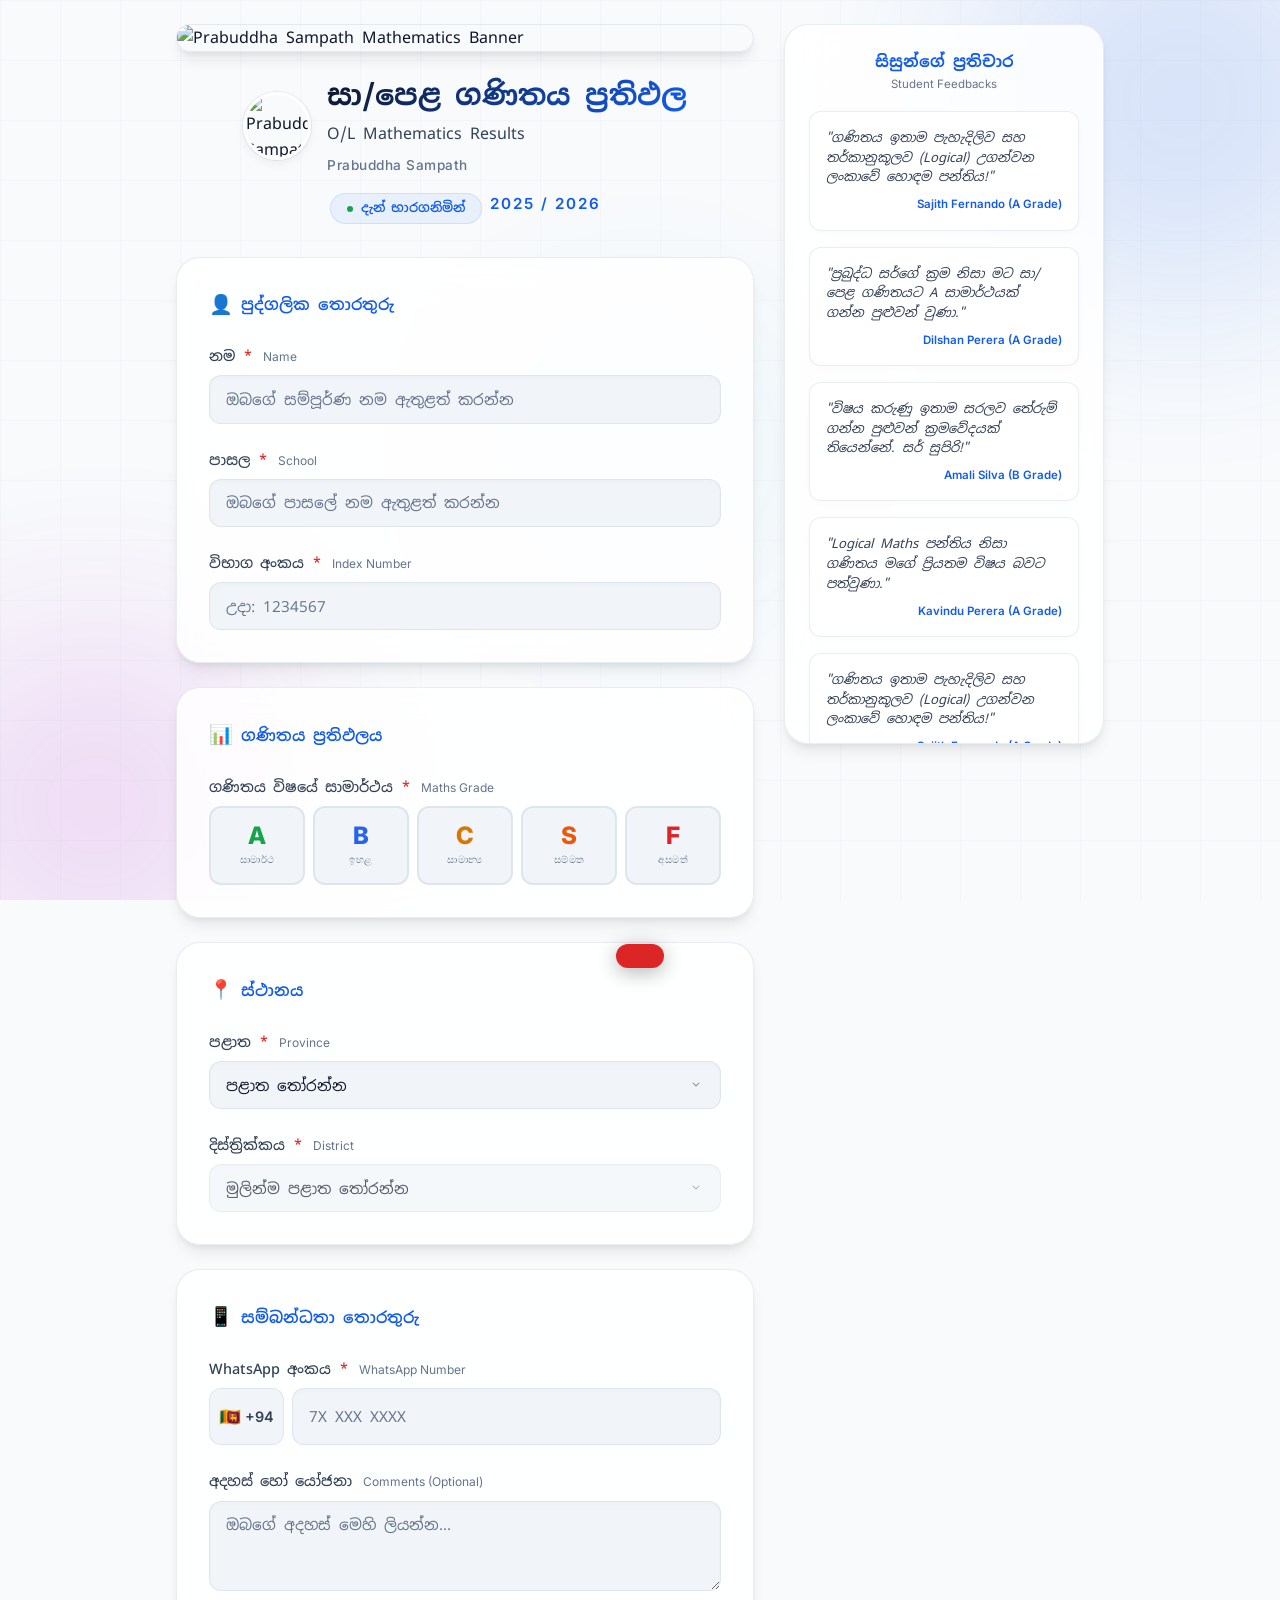
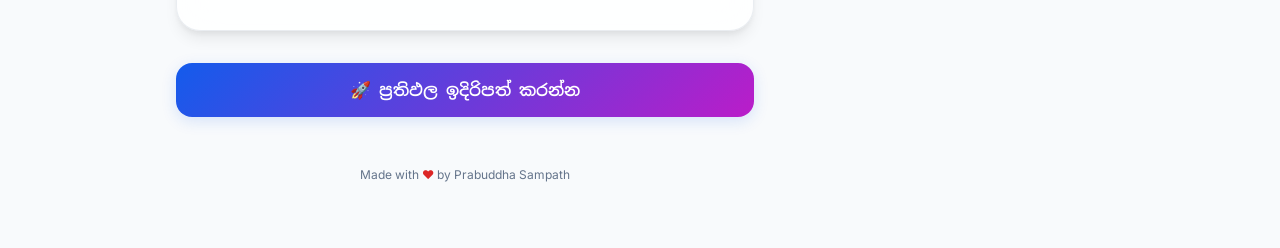
==== index.html @ 4018586d "Add student feedbacks testimonials section with side marquee scrolling animations" ====
<!DOCTYPE html>
<html lang="si">
<head>
  <meta charset="UTF-8">
  <meta name="viewport" content="width=device-width, initial-scale=1.0">
  <title>2025/2026 O/L ප්‍රතිඵල — Prabuddha Sampath Mathematics</title>
  <meta name="description" content="2025/2026 සාමාන්‍ය පෙළ ගණිතය ප්‍රතිඵල ඇතුළත් කිරීමේ පෝරමය — Prabuddha Sampath Mathematics">
  <link rel="stylesheet" href="style.css">
  <link rel="icon" href="data:image/svg+xml,<svg xmlns='http://www.w3.org/2000/svg' viewBox='0 0 100 100'><text y='80' font-size='80'>📐</text></svg>">
</head>
<body>

  <!-- Background Effects -->
  <div class="bg-effects" aria-hidden="true">
    <div class="bg-orb bg-orb--1"></div>
    <div class="bg-orb bg-orb--2"></div>
    <div class="bg-orb bg-orb--3"></div>
  </div>
  <div class="bg-grid" aria-hidden="true"></div>

  <!-- App Layout Wrapper -->
  <div class="app-layout">
    
    <!-- Testimonials Section -->
    <aside class="testimonials-container" aria-label="Student Feedbacks">
      <div class="testimonials-header">
        <h3>සිසුන්ගේ ප්‍රතිචාර</h3>
        <p class="testimonials-header__en">Student Feedbacks</p>
      </div>
      <div class="testimonials-track">
        <div class="testimonial-card">
          <p class="testimonial-card__text">"ගණිතය ඉතාම පැහැදිලිව සහ තර්කානුකූලව (Logical) උගන්වන ලංකාවේ හොඳම පන්තිය!"</p>
          <p class="testimonial-card__author">Sajith Fernando (A Grade)</p>
        </div>
        <div class="testimonial-card">
          <p class="testimonial-card__text">"ප්‍රබුද්ධ සර්ගේ ක්‍රම නිසා මට සා/පෙළ ගණිතයට A සාමාර්ථයක් ගන්න පුළුවන් වුණා."</p>
          <p class="testimonial-card__author">Dilshan Perera (A Grade)</p>
        </div>
        <div class="testimonial-card">
          <p class="testimonial-card__text">"විෂය කරුණු ඉතාම සරලව තේරුම් ගන්න පුළුවන් ක්‍රමවේදයක් තියෙන්නේ. සර් සුපිරි!"</p>
          <p class="testimonial-card__author">Amali Silva (B Grade)</p>
        </div>
        <div class="testimonial-card">
          <p class="testimonial-card__text">"Logical Maths පන්තිය නිසා ගණිතය මගේ ප්‍රියතම විෂය බවට පත්වුණා."</p>
          <p class="testimonial-card__author">Kavindu Perera (A Grade)</p>
        </div>
        <!-- Duplicated for Marquee Infinite Scroll -->
        <div class="testimonial-card" aria-hidden="true">
          <p class="testimonial-card__text">"ගණිතය ඉතාම පැහැදිලිව සහ තර්කානුකූලව (Logical) උගන්වන ලංකාවේ හොඳම පන්තිය!"</p>
          <p class="testimonial-card__author">Sajith Fernando (A Grade)</p>
        </div>
        <div class="testimonial-card" aria-hidden="true">
          <p class="testimonial-card__text">"ප්‍රබුද්ධ සර්ගේ ක්‍රම නිසා මට සා/පෙළ ගණිතයට A සාමාර්ථයක් ගන්න පුළුවන් වුණා."</p>
          <p class="testimonial-card__author">Dilshan Perera (A Grade)</p>
        </div>
        <div class="testimonial-card" aria-hidden="true">
          <p class="testimonial-card__text">"විෂය කරුණු ඉතාම සරලව තේරුම් ගන්න පුළුවන් ක්‍රමවේදයක් තියෙන්නේ. සර් සුපිරි!"</p>
          <p class="testimonial-card__author">Amali Silva (B Grade)</p>
        </div>
        <div class="testimonial-card" aria-hidden="true">
          <p class="testimonial-card__text">"Logical Maths පන්තිය නිසා ගණිතය මගේ ප්‍රියතම විෂය බවට පත්වුණා."</p>
          <p class="testimonial-card__author">Kavindu Perera (A Grade)</p>
        </div>
      </div>
    </aside>

    <!-- Main Form -->
    <main class="form-container">
    <!-- Header Banner Image -->
    <div class="banner-wrapper">
      <img src="header_banner.png" alt="Prabuddha Sampath Mathematics Banner" class="header-banner">
    </div>

    <!-- Header -->
    <header class="form-header">
      <div class="form-header__top">
        <div class="teacher-profile">
          <img src="teacher_avatar.jpg" alt="Prabuddha Sampath" class="teacher-avatar">
          <div class="teacher-profile__info">
            <h1 class="form-header__title">සා/පෙළ ගණිතය ප්‍රතිඵල</h1>
            <p class="form-header__subtitle">O/L Mathematics Results</p>
            <p class="form-header__teacher">Prabuddha Sampath</p>
          </div>
        </div>
      </div>
      <div class="form-header__meta">
        <div class="form-header__badge">
          <span class="form-header__badge-dot"></span>
          දැන් භාරගනිමින්
        </div>
        <p class="form-header__year">2025 / 2026</p>
      </div>
    </header>

    <form id="resultsForm" novalidate autocomplete="off">

      <!-- Card 1: Personal Info -->
      <section class="form-card">
        <h2 class="form-card__title">
          <span class="form-card__icon">👤</span>
          පුද්ගලික තොරතුරු
        </h2>

        <!-- Name -->
        <div class="form-group">
          <label class="form-label" for="studentName">
            නම <span class="form-label__required">*</span>
            <span class="form-label__en">Name</span>
          </label>
          <input
            type="text"
            id="studentName"
            class="form-input"
            placeholder="ඔබගේ සම්පූර්ණ නම ඇතුළත් කරන්න"
            required
          >
          <div class="form-error" id="studentNameError">
            <span class="form-error__icon">⚠</span>
            <span>කරුණාකර ඔබගේ නම ඇතුළත් කරන්න</span>
          </div>
        </div>

        <!-- School -->
        <div class="form-group">
          <label class="form-label" for="school">
            පාසල <span class="form-label__required">*</span>
            <span class="form-label__en">School</span>
          </label>
          <input
            type="text"
            id="school"
            class="form-input"
            placeholder="ඔබගේ පාසලේ නම ඇතුළත් කරන්න"
            required
          >
          <div class="form-error" id="schoolError">
            <span class="form-error__icon">⚠</span>
            <span>කරුණාකර පාසලේ නම ඇතුළත් කරන්න</span>
          </div>
        </div>

        <!-- Index Number -->
        <div class="form-group">
          <label class="form-label" for="indexNumber">
            විභාග අංකය <span class="form-label__required">*</span>
            <span class="form-label__en">Index Number</span>
          </label>
          <input
            type="text"
            id="indexNumber"
            class="form-input"
            placeholder="උදා: 1234567"
            required
          >
          <div class="form-error" id="indexNumberError">
            <span class="form-error__icon">⚠</span>
            <span>කරුණාකර විභාග අංකය ඇතුළත් කරන්න</span>
          </div>
        </div>
      </section>

      <!-- Card 2: Grade -->
      <section class="form-card">
        <h2 class="form-card__title">
          <span class="form-card__icon">📊</span>
          ගණිතය ප්‍රතිඵලය
        </h2>

        <div class="form-group">
          <label class="form-label">
            ගණිතය විෂයේ සාමාර්ථය <span class="form-label__required">*</span>
            <span class="form-label__en">Maths Grade</span>
          </label>

          <div class="grade-cards" id="gradeCards" role="radiogroup" aria-label="Mathematics Grade">
            <!-- Grade A -->
            <div class="grade-card grade-card--A">
              <input type="radio" name="grade" id="gradeA" value="A" required>
              <label class="grade-card__label" for="gradeA">
                <span class="grade-card__letter">A</span>
                <span class="grade-card__text">සාමාර්ථ</span>
              </label>
            </div>

            <!-- Grade B -->
            <div class="grade-card grade-card--B">
              <input type="radio" name="grade" id="gradeB" value="B">
              <label class="grade-card__label" for="gradeB">
                <span class="grade-card__letter">B</span>
                <span class="grade-card__text">ඉහළ</span>
              </label>
            </div>

            <!-- Grade C -->
            <div class="grade-card grade-card--C">
              <input type="radio" name="grade" id="gradeC" value="C">
              <label class="grade-card__label" for="gradeC">
                <span class="grade-card__letter">C</span>
                <span class="grade-card__text">සාමාන්‍ය</span>
              </label>
            </div>

            <!-- Grade S -->
            <div class="grade-card grade-card--S">
              <input type="radio" name="grade" id="gradeS" value="S">
              <label class="grade-card__label" for="gradeS">
                <span class="grade-card__letter">S</span>
                <span class="grade-card__text">සම්මත</span>
              </label>
            </div>

            <!-- Grade F -->
            <div class="grade-card grade-card--F">
              <input type="radio" name="grade" id="gradeF" value="F">
              <label class="grade-card__label" for="gradeF">
                <span class="grade-card__letter">F</span>
                <span class="grade-card__text">අසමත්</span>
              </label>
            </div>
          </div>

          <div class="form-error" id="gradeError">
            <span class="form-error__icon">⚠</span>
            <span>කරුණාකර ඔබගේ ගණිතය ප්‍රතිඵලය තෝරන්න</span>
          </div>
        </div>
      </section>

      <!-- Card 3: Location -->
      <section class="form-card">
        <h2 class="form-card__title">
          <span class="form-card__icon">📍</span>
          ස්ථානය
        </h2>

        <!-- Province -->
        <div class="form-group">
          <label class="form-label" for="province">
            පළාත <span class="form-label__required">*</span>
            <span class="form-label__en">Province</span>
          </label>
          <select id="province" class="form-select" required>
            <option value="" disabled selected>පළාත තෝරන්න</option>
          </select>
          <div class="form-error" id="provinceError">
            <span class="form-error__icon">⚠</span>
            <span>කරුණාකර පළාත තෝරන්න</span>
          </div>
        </div>

        <!-- District -->
        <div class="form-group">
          <label class="form-label" for="district">
            දිස්ත්‍රික්කය <span class="form-label__required">*</span>
            <span class="form-label__en">District</span>
          </label>
          <select id="district" class="form-select" required disabled>
            <option value="" disabled selected>මුලින්ම පළාත තෝරන්න</option>
          </select>
          <div class="form-error" id="districtError">
            <span class="form-error__icon">⚠</span>
            <span>කරුණාකර දිස්ත්‍රික්කය තෝරන්න</span>
          </div>
        </div>
      </section>

      <!-- Card 4: Contact & Comments -->
      <section class="form-card">
        <h2 class="form-card__title">
          <span class="form-card__icon">📱</span>
          සම්බන්ධතා තොරතුරු
        </h2>

        <!-- WhatsApp -->
        <div class="form-group">
          <label class="form-label" for="whatsapp">
            WhatsApp අංකය <span class="form-label__required">*</span>
            <span class="form-label__en">WhatsApp Number</span>
          </label>
          <div class="phone-input-group">
            <div class="phone-prefix">
              <span class="phone-prefix__flag">🇱🇰</span>
              +94
            </div>
            <input
              type="tel"
              id="whatsapp"
              class="form-input"
              placeholder="7X XXX XXXX"
              maxlength="12"
              required
            >
          </div>
          <div class="form-error" id="whatsappError">
            <span class="form-error__icon">⚠</span>
            <span>කරුණාකර වලංගු දුරකතන අංකයක් ඇතුළත් කරන්න</span>
          </div>
        </div>

        <!-- Comments -->
        <div class="form-group">
          <label class="form-label" for="comments">
            අදහස් හෝ යෝජනා
            <span class="form-label__en">Comments (Optional)</span>
          </label>
          <textarea
            id="comments"
            class="form-textarea"
            placeholder="ඔබගේ අදහස් මෙහි ලියන්න..."
            rows="3"
          ></textarea>
        </div>
      </section>

      <!-- Submit -->
      <div class="submit-section">
        <button type="submit" class="submit-btn" id="submitBtn">
          <div class="submit-btn__content">
            <span class="submit-btn__icon">🚀</span>
            <span class="submit-btn__text">ප්‍රතිඵල ඉදිරිපත් කරන්න</span>
            <div class="submit-btn__spinner"></div>
          </div>
        </button>
      </div>

    </form>

    <!-- Footer -->
    <footer class="form-footer">
      <p class="form-footer__text">
        Made with <span class="form-footer__heart">❤</span> by Prabuddha Sampath
      </p>
    </footer>
  </main>
  
  </div> <!-- Close app-layout -->

  <!-- Success Overlay -->
  <div class="success-overlay" id="successOverlay">
    <div class="confetti-container" id="confettiContainer" aria-hidden="true"></div>
    <div class="success-card">
      <div class="success-icon">✅</div>
      <h2>සාර්ථකයි!</h2>
      <p>ඔබගේ ප්‍රතිඵල සාර්ථකව ඉදිරිපත් කරන ලදී.<br>ස්තූතියි! 🎉</p>
      <button class="success-btn" id="successCloseBtn">නව ප්‍රතිඵලයක් ඇතුළත් කරන්න</button>
    </div>
  </div>

  <!-- Toast -->
  <div class="toast" id="toast"></div>

  <script src="script.js"></script>
</body>
</html>
---- style.css ----
/* ===================================
   O/L Results Form — Design System
   Prabuddha Sampath Mathematics
   =================================== */

/* ---------- Fonts ---------- */
@import url('https://fonts.googleapis.com/css2?family=Inter:wght@300;400;500;600;700;800&family=Noto+Sans+Sinhala:wght@300;400;500;600;700&display=swap');

/* ---------- CSS Variables ---------- */
:root {
  /* Primary palette — professional royal/indigo blue */
  --primary-hue: 220;
  --primary: hsl(var(--primary-hue), 85%, 50%);
  --primary-light: hsl(var(--primary-hue), 80%, 65%);
  --primary-dark: hsl(var(--primary-hue), 90%, 40%);
  --primary-glow: hsla(var(--primary-hue), 85%, 50%, 0.15);

  /* Accent */
  --accent: hsl(295, 75%, 45%);
  --accent-glow: hsla(295, 75%, 45%, 0.1);

  /* Surfaces */
  --bg-body: #f8fafc;
  --bg-card: rgba(255, 255, 255, 0.85);
  --bg-card-solid: #ffffff;
  --bg-input: #f1f5f9;
  --bg-input-focus: #ffffff;

  /* Borders */
  --border-subtle: rgba(148, 163, 184, 0.2);
  --border-focus: var(--primary);

  /* Text */
  --text-primary: #0f172a;
  --text-secondary: #334155;
  --text-muted: #64748b;
  --text-on-primary: #ffffff;

  /* Grade colors */
  --grade-A: #16a34a;
  --grade-A-bg: rgba(22, 163, 74, 0.08);
  --grade-B: #2563eb;
  --grade-B-bg: rgba(37, 99, 235, 0.08);
  --grade-C: #d97706;
  --grade-C-bg: rgba(217, 119, 6, 0.08);
  --grade-S: #ea580c;
  --grade-S-bg: rgba(234, 88, 12, 0.08);
  --grade-F: #dc2626;
  --grade-F-bg: rgba(220, 38, 38, 0.08);

  /* Status */
  --success: #16a34a;
  --success-bg: rgba(22, 163, 74, 0.08);
  --error: #dc2626;
  --error-bg: rgba(220, 38, 38, 0.08);

  /* Spacing */
  --space-xs: 0.25rem;
  --space-sm: 0.5rem;
  --space-md: 1rem;
  --space-lg: 1.5rem;
  --space-xl: 2rem;
  --space-2xl: 3rem;

  /* Radii */
  --radius-sm: 8px;
  --radius-md: 12px;
  --radius-lg: 16px;
  --radius-xl: 24px;

  /* Shadows */
  --shadow-card: 0 4px 6px -1px rgba(0, 0, 0, 0.05), 0 10px 15px -3px rgba(0, 0, 0, 0.08), 0 0 1px rgba(0, 0, 0, 0.05);
  --shadow-input: inset 0 2px 4px 0 rgba(0, 0, 0, 0.02);
  --shadow-glow: 0 10px 25px -5px rgba(59, 130, 246, 0.2);

  /* Transitions */
  --transition-fast: 150ms cubic-bezier(0.4, 0, 0.2, 1);
  --transition-base: 250ms cubic-bezier(0.4, 0, 0.2, 1);
  --transition-slow: 400ms cubic-bezier(0.4, 0, 0.2, 1);
}

/* ---------- Reset ---------- */
*,
*::before,
*::after {
  margin: 0;
  padding: 0;
  box-sizing: border-box;
}

html {
  scroll-behavior: smooth;
  -webkit-tap-highlight-color: transparent;
}

body {
  font-family: 'Noto Sans Sinhala', 'Inter', sans-serif;
  background: var(--bg-body);
  color: var(--text-primary);
  min-height: 100vh;
  line-height: 1.6;
  overflow-x: hidden;
  -webkit-font-smoothing: antialiased;
  -moz-osx-font-smoothing: grayscale;
}

/* ---------- Background Effects ---------- */
.bg-effects {
  position: fixed;
  inset: 0;
  z-index: 0;
  pointer-events: none;
  overflow: hidden;
}

.bg-orb {
  position: absolute;
  border-radius: 50%;
  filter: blur(100px);
  opacity: 0.15;
  animation: float 25s ease-in-out infinite;
}

.bg-orb--1 {
  width: 400px;
  height: 400px;
  background: var(--primary);
  top: -100px;
  right: -100px;
  animation-delay: 0s;
}

.bg-orb--2 {
  width: 350px;
  height: 350px;
  background: var(--accent);
  bottom: -80px;
  left: -80px;
  animation-delay: -7s;
}

.bg-orb--3 {
  width: 250px;
  height: 250px;
  background: hsl(200, 70%, 50%);
  top: 50%;
  left: 50%;
  transform: translate(-50%, -50%);
  animation-delay: -14s;
  opacity: 0.08;
}

@keyframes float {
  0%, 100% { transform: translate(0, 0) scale(1); }
  25% { transform: translate(30px, -40px) scale(1.05); }
  50% { transform: translate(-20px, 20px) scale(0.95); }
  75% { transform: translate(40px, 30px) scale(1.02); }
}

/* Grid overlay */
.bg-grid {
  position: fixed;
  inset: 0;
  z-index: 0;
  pointer-events: none;
  background-image:
    linear-gradient(rgba(148, 163, 184, 0.05) 1px, transparent 1px),
    linear-gradient(90deg, rgba(148, 163, 184, 0.05) 1px, transparent 1px);
  background-size: 60px 60px;
}

/* ---------- Main Container ---------- */
.form-container {
  position: relative;
  z-index: 1;
  max-width: 580px;
  margin: 0 auto;
  padding: var(--space-lg) var(--space-md) var(--space-2xl);
}

/* ---------- Header Banner & Avatar ---------- */
.banner-wrapper {
  width: 100%;
  border-radius: var(--radius-lg);
  overflow: hidden;
  box-shadow: var(--shadow-card);
  margin-bottom: var(--space-lg);
  border: 1px solid var(--border-subtle);
  animation: slideDown 0.8s cubic-bezier(0.16, 1, 0.3, 1);
  transition: transform var(--transition-base), box-shadow var(--transition-base);
}

.banner-wrapper:hover {
  transform: translateY(-2px);
  box-shadow: 0 10px 20px -5px rgba(0, 0, 0, 0.08);
}

.header-banner {
  width: 100%;
  height: auto;
  display: block;
  object-fit: cover;
}

.teacher-profile {
  display: flex;
  align-items: center;
  justify-content: center;
  gap: var(--space-md);
  text-align: left;
  margin: 0 auto;
  max-width: 100%;
}

.teacher-avatar {
  width: 68px;
  height: 68px;
  border-radius: 50%;
  object-fit: cover;
  border: 3px solid #ffffff;
  box-shadow: 0 4px 10px rgba(0, 0, 0, 0.05), 0 0 0 1px var(--border-subtle);
  animation: scaleIn 0.8s cubic-bezier(0.16, 1, 0.3, 1);
  transition: transform var(--transition-base);
}

.teacher-avatar:hover {
  transform: scale(1.08) rotate(3deg);
}

.teacher-profile__info {
  display: flex;
  flex-direction: column;
}

@keyframes scaleIn {
  from { opacity: 0; transform: scale(0.8); }
  to { opacity: 1; transform: scale(1); }
}

/* ---------- Header ---------- */
.form-header {
  text-align: center;
  margin-bottom: var(--space-xl);
  animation: slideDown 0.6s ease-out;
}

@keyframes slideDown {
  from { opacity: 0; transform: translateY(-20px); }
  to { opacity: 1; transform: translateY(0); }
}

.form-header__top {
  margin-bottom: var(--space-md);
}

.form-header__meta {
  display: flex;
  align-items: center;
  justify-content: center;
  gap: var(--space-sm);
}

.form-header__badge {
  display: inline-flex;
  align-items: center;
  gap: var(--space-sm);
  background: rgba(59, 130, 246, 0.08);
  border: 1px solid rgba(59, 130, 246, 0.15);
  border-radius: 100px;
  padding: var(--space-xs) var(--space-md);
  font-size: 0.8rem;
  font-weight: 600;
  color: var(--primary);
  backdrop-filter: blur(10px);
}

.form-header__badge-dot {
  width: 6px;
  height: 6px;
  background: var(--success);
  border-radius: 50%;
  animation: pulse-dot 2s ease-in-out infinite;
}

@keyframes pulse-dot {
  0%, 100% { opacity: 1; transform: scale(1); }
  50% { opacity: 0.5; transform: scale(1.5); }
}

.form-header__year {
  font-family: 'Inter', sans-serif;
  font-size: 0.95rem;
  font-weight: 600;
  color: var(--primary);
  letter-spacing: 2px;
  text-transform: uppercase;
  margin-bottom: var(--space-sm);
}

.form-header__title {
  font-size: 1.8rem;
  font-weight: 700;
  line-height: 1.3;
  background: linear-gradient(135deg, var(--text-primary), var(--primary));
  -webkit-background-clip: text;
  -webkit-text-fill-color: transparent;
  background-clip: text;
  margin-bottom: var(--space-sm);
}

.form-header__subtitle {
  font-size: 1rem;
  color: var(--text-secondary);
  font-weight: 400;
}

.form-header__teacher {
  font-family: 'Inter', sans-serif;
  font-size: 0.85rem;
  color: var(--text-muted);
  margin-top: var(--space-sm);
  font-weight: 500;
  letter-spacing: 0.5px;
}

/* ---------- Form Card ---------- */
.form-card {
  background: var(--bg-card);
  backdrop-filter: blur(20px);
  -webkit-backdrop-filter: blur(20px);
  border: 1px solid var(--border-subtle);
  border-radius: var(--radius-xl);
  padding: var(--space-xl);
  box-shadow: var(--shadow-card);
  animation: slideUp 0.7s ease-out;
  animation-fill-mode: backwards;
}

.form-card + .form-card {
  margin-top: var(--space-lg);
}

.form-card:nth-child(2) { animation-delay: 0.1s; }
.form-card:nth-child(3) { animation-delay: 0.2s; }
.form-card:nth-child(4) { animation-delay: 0.3s; }

@keyframes slideUp {
  from { opacity: 0; transform: translateY(30px); }
  to { opacity: 1; transform: translateY(0); }
}

.form-card__title {
  font-size: 1rem;
  font-weight: 600;
  color: var(--primary);
  margin-bottom: var(--space-lg);
  display: flex;
  align-items: center;
  gap: var(--space-sm);
}

.form-card__icon {
  font-size: 1.2rem;
}

/* ---------- Form Groups ---------- */
.form-group {
  margin-bottom: var(--space-lg);
}

.form-group:last-child {
  margin-bottom: 0;
}

.form-label {
  display: block;
  font-size: 0.9rem;
  font-weight: 500;
  color: var(--text-secondary);
  margin-bottom: var(--space-sm);
}

.form-label__required {
  color: var(--error);
  margin-left: 2px;
}

.form-label__en {
  font-family: 'Inter', sans-serif;
  font-size: 0.75rem;
  color: var(--text-muted);
  font-weight: 400;
  margin-left: var(--space-xs);
}

/* ---------- Inputs ---------- */
.form-input,
.form-select,
.form-textarea {
  width: 100%;
  font-family: 'Noto Sans Sinhala', 'Inter', sans-serif;
  font-size: 0.95rem;
  color: var(--text-primary);
  background: var(--bg-input);
  border: 1.5px solid var(--border-subtle);
  border-radius: var(--radius-md);
  padding: 0.85rem 1rem;
  outline: none;
  transition: all var(--transition-base);
  box-shadow: var(--shadow-input);
}

.form-input::placeholder,
.form-textarea::placeholder {
  color: var(--text-muted);
}

.form-input:hover,
.form-select:hover,
.form-textarea:hover {
  border-color: hsla(var(--primary-hue), 40%, 50%, 0.4);
  background: var(--bg-input-focus);
}

.form-input:focus,
.form-select:focus,
.form-textarea:focus {
  border-color: var(--primary);
  background: var(--bg-input-focus);
  box-shadow: var(--shadow-input), 0 0 0 3px var(--primary-glow);
}

.form-input.error,
.form-select.error,
.form-textarea.error {
  border-color: var(--error);
  box-shadow: var(--shadow-input), 0 0 0 3px var(--error-bg);
}

.form-select {
  appearance: none;
  cursor: pointer;
  background-image: url("data:image/svg+xml,%3Csvg xmlns='http://www.w3.org/2000/svg' width='16' height='16' fill='%23888' viewBox='0 0 16 16'%3E%3Cpath d='M4.646 5.646a.5.5 0 0 1 .708 0L8 8.293l2.646-2.647a.5.5 0 0 1 .708.708l-3 3a.5.5 0 0 1-.708 0l-3-3a.5.5 0 0 1 0-.708z'/%3E%3C/svg%3E");
  background-repeat: no-repeat;
  background-position: right 1rem center;
  padding-right: 2.5rem;
}

.form-select option {
  background: var(--bg-card-solid);
  color: var(--text-primary);
}

.form-textarea {
  resize: vertical;
  min-height: 90px;
}

/* ---------- Phone Input Group ---------- */
.phone-input-group {
  display: flex;
  gap: var(--space-sm);
}

.phone-prefix {
  width: 75px;
  flex-shrink: 0;
  text-align: center;
  font-family: 'Inter', sans-serif;
  font-weight: 600;
  color: var(--text-secondary);
  background: var(--bg-input);
  border: 1.5px solid var(--border-subtle);
  border-radius: var(--radius-md);
  padding: 0.85rem 0.5rem;
  cursor: default;
  display: flex;
  align-items: center;
  justify-content: center;
  gap: 4px;
  font-size: 0.9rem;
}

.phone-prefix__flag {
  font-size: 1.1rem;
}

.phone-input-group .form-input {
  flex: 1;
}

/* ---------- Grade Cards ---------- */
.grade-cards {
  display: grid;
  grid-template-columns: repeat(5, 1fr);
  gap: var(--space-sm);
}

.grade-card {
  position: relative;
  cursor: pointer;
  user-select: none;
  -webkit-user-select: none;
}

.grade-card input[type="radio"] {
  position: absolute;
  opacity: 0;
  pointer-events: none;
}

.grade-card__label {
  display: flex;
  flex-direction: column;
  align-items: center;
  justify-content: center;
  padding: var(--space-md) var(--space-sm);
  border-radius: var(--radius-md);
  border: 2px solid var(--border-subtle);
  background: var(--bg-input);
  cursor: pointer;
  transition: all var(--transition-base);
  min-height: 72px;
}

.grade-card__letter {
  font-family: 'Inter', sans-serif;
  font-size: 1.5rem;
  font-weight: 800;
  line-height: 1;
  transition: transform var(--transition-base);
}

.grade-card__text {
  font-family: 'Inter', sans-serif;
  font-size: 0.6rem;
  font-weight: 500;
  text-transform: uppercase;
  letter-spacing: 0.5px;
  margin-top: 4px;
  color: var(--text-muted);
  transition: color var(--transition-base);
}

/* Grade A */
.grade-card--A .grade-card__letter { color: var(--grade-A); }
.grade-card--A .grade-card__label:hover,
.grade-card--A input:checked + .grade-card__label {
  border-color: var(--grade-A);
  background: var(--grade-A-bg);
  box-shadow: 0 0 20px hsla(145, 65%, 45%, 0.2);
}
.grade-card--A input:checked + .grade-card__label .grade-card__text { color: var(--grade-A); }
.grade-card--A input:checked + .grade-card__label .grade-card__letter { transform: scale(1.15); }

/* Grade B */
.grade-card--B .grade-card__letter { color: var(--grade-B); }
.grade-card--B .grade-card__label:hover,
.grade-card--B input:checked + .grade-card__label {
  border-color: var(--grade-B);
  background: var(--grade-B-bg);
  box-shadow: 0 0 20px hsla(210, 70%, 55%, 0.2);
}
.grade-card--B input:checked + .grade-card__label .grade-card__text { color: var(--grade-B); }
.grade-card--B input:checked + .grade-card__label .grade-card__letter { transform: scale(1.15); }

/* Grade C */
.grade-card--C .grade-card__letter { color: var(--grade-C); }
.grade-card--C .grade-card__label:hover,
.grade-card--C input:checked + .grade-card__label {
  border-color: var(--grade-C);
  background: var(--grade-C-bg);
  box-shadow: 0 0 20px hsla(45, 80%, 50%, 0.2);
}
.grade-card--C input:checked + .grade-card__label .grade-card__text { color: var(--grade-C); }
.grade-card--C input:checked + .grade-card__label .grade-card__letter { transform: scale(1.15); }

/* Grade S */
.grade-card--S .grade-card__letter { color: var(--grade-S); }
.grade-card--S .grade-card__label:hover,
.grade-card--S input:checked + .grade-card__label {
  border-color: var(--grade-S);
  background: var(--grade-S-bg);
  box-shadow: 0 0 20px hsla(25, 80%, 55%, 0.2);
}
.grade-card--S input:checked + .grade-card__label .grade-card__text { color: var(--grade-S); }
.grade-card--S input:checked + .grade-card__label .grade-card__letter { transform: scale(1.15); }

/* Grade F */
.grade-card--F .grade-card__letter { color: var(--grade-F); }
.grade-card--F .grade-card__label:hover,
.grade-card--F input:checked + .grade-card__label {
  border-color: var(--grade-F);
  background: var(--grade-F-bg);
  box-shadow: 0 0 20px hsla(0, 70%, 55%, 0.2);
}
.grade-card--F input:checked + .grade-card__label .grade-card__text { color: var(--grade-F); }
.grade-card--F input:checked + .grade-card__label .grade-card__letter { transform: scale(1.15); }

/* Grade error state */
.grade-cards.error .grade-card__label {
  border-color: hsla(0, 70%, 55%, 0.4);
}

/* ---------- Error Messages ---------- */
.form-error {
  font-size: 0.78rem;
  color: var(--error);
  margin-top: var(--space-xs);
  display: none;
  align-items: center;
  gap: 4px;
  animation: shake 0.3s ease-in-out;
}

.form-error.visible {
  display: flex;
}

.form-error__icon {
  font-size: 0.85rem;
  flex-shrink: 0;
}

@keyframes shake {
  0%, 100% { transform: translateX(0); }
  25% { transform: translateX(-4px); }
  75% { transform: translateX(4px); }
}

/* ---------- Submit Button ---------- */
.submit-section {
  margin-top: var(--space-xl);
  animation: slideUp 0.7s ease-out 0.4s backwards;
}

.submit-btn {
  width: 100%;
  font-family: 'Noto Sans Sinhala', 'Inter', sans-serif;
  font-size: 1.05rem;
  font-weight: 600;
  color: var(--text-on-primary);
  background: linear-gradient(135deg, var(--primary), var(--accent));
  border: none;
  border-radius: var(--radius-lg);
  padding: 1rem 2rem;
  cursor: pointer;
  position: relative;
  overflow: hidden;
  transition: all var(--transition-base);
  box-shadow: 0 4px 15px var(--primary-glow);
}

.submit-btn:hover:not(:disabled) {
  transform: translateY(-2px);
  box-shadow: 0 8px 25px var(--primary-glow);
}

.submit-btn:active:not(:disabled) {
  transform: translateY(0);
}

.submit-btn:disabled {
  opacity: 0.7;
  cursor: not-allowed;
}

/* Shimmer effect */
.submit-btn::before {
  content: '';
  position: absolute;
  top: 0;
  left: -100%;
  width: 100%;
  height: 100%;
  background: linear-gradient(90deg, transparent, hsla(0, 0%, 100%, 0.15), transparent);
  transition: left 0.5s;
}

.submit-btn:hover::before {
  left: 100%;
}

.submit-btn__content {
  display: flex;
  align-items: center;
  justify-content: center;
  gap: var(--space-sm);
}

.submit-btn__spinner {
  display: none;
  width: 22px;
  height: 22px;
  border: 3px solid hsla(0, 0%, 100%, 0.3);
  border-top-color: #fff;
  border-radius: 50%;
  animation: spin 0.7s linear infinite;
}

.submit-btn.loading .submit-btn__text { display: none; }
.submit-btn.loading .submit-btn__spinner { display: block; }
.submit-btn.loading .submit-btn__icon { display: none; }

@keyframes spin {
  to { transform: rotate(360deg); }
}

/* ---------- Success State ---------- */
.success-overlay {
  display: none;
  position: fixed;
  inset: 0;
  z-index: 100;
  background: rgba(255, 255, 255, 0.95);
  backdrop-filter: blur(10px);
  -webkit-backdrop-filter: blur(10px);
  justify-content: center;
  align-items: center;
  padding: var(--space-xl);
}

.success-overlay.visible {
  display: flex;
  animation: fadeIn 0.4s ease-out;
}

@keyframes fadeIn {
  from { opacity: 0; }
  to { opacity: 1; }
}

.success-card {
  background: var(--bg-card);
  backdrop-filter: blur(20px);
  border: 1px solid var(--border-subtle);
  border-radius: var(--radius-xl);
  padding: var(--space-2xl) var(--space-xl);
  text-align: center;
  max-width: 420px;
  width: 100%;
  animation: successPop 0.5s cubic-bezier(0.34, 1.56, 0.64, 1);
  box-shadow: var(--shadow-card);
}

@keyframes successPop {
  from { opacity: 0; transform: scale(0.8); }
  to { opacity: 1; transform: scale(1); }
}

.success-icon {
  width: 80px;
  height: 80px;
  margin: 0 auto var(--space-lg);
  background: var(--success-bg);
  border-radius: 50%;
  display: flex;
  align-items: center;
  justify-content: center;
  font-size: 2.5rem;
  border: 2px solid hsla(145, 65%, 45%, 0.3);
  animation: successBounce 0.6s ease-out 0.3s backwards;
}

@keyframes successBounce {
  0% { transform: scale(0); }
  50% { transform: scale(1.2); }
  100% { transform: scale(1); }
}

.success-card h2 {
  font-size: 1.4rem;
  font-weight: 700;
  color: var(--success);
  margin-bottom: var(--space-sm);
}

.success-card p {
  font-size: 0.9rem;
  color: var(--text-secondary);
  margin-bottom: var(--space-xl);
  line-height: 1.6;
}

.success-btn {
  font-family: 'Noto Sans Sinhala', 'Inter', sans-serif;
  font-size: 0.9rem;
  font-weight: 600;
  color: var(--text-on-primary);
  background: var(--primary);
  border: none;
  border-radius: var(--radius-md);
  padding: 0.75rem 2rem;
  cursor: pointer;
  transition: all var(--transition-base);
}

.success-btn:hover {
  background: var(--primary-dark);
  transform: translateY(-1px);
}

/* ---------- Footer ---------- */
.form-footer {
  text-align: center;
  margin-top: var(--space-xl);
  padding: var(--space-md);
  animation: slideUp 0.7s ease-out 0.5s backwards;
}

.form-footer__text {
  font-family: 'Inter', sans-serif;
  font-size: 0.75rem;
  color: var(--text-muted);
}

.form-footer__heart {
  color: var(--error);
  display: inline-block;
  animation: heartbeat 1.5s ease-in-out infinite;
}

@keyframes heartbeat {
  0%, 100% { transform: scale(1); }
  50% { transform: scale(1.15); }
}

/* ---------- Responsive ---------- */
@media (max-width: 480px) {
  .form-container {
    padding: var(--space-md) var(--space-sm) var(--space-xl);
  }

  .form-header__title {
    font-size: 1.4rem;
  }

  .form-card {
    padding: var(--space-lg);
    border-radius: var(--radius-lg);
  }

  .grade-cards {
    grid-template-columns: repeat(5, 1fr);
    gap: 6px;
  }

  .grade-card__label {
    padding: var(--space-sm) var(--space-xs);
    min-height: 60px;
  }

  .grade-card__letter {
    font-size: 1.3rem;
  }

  .grade-card__text {
    font-size: 0.5rem;
  }

  .bg-orb--1 { width: 250px; height: 250px; }
  .bg-orb--2 { width: 200px; height: 200px; }
  .bg-orb--3 { width: 150px; height: 150px; }
}

@media (min-width: 481px) and (max-width: 768px) {
  .form-container {
    padding: var(--space-lg) var(--space-md) var(--space-2xl);
  }

  .form-header__title {
    font-size: 1.6rem;
  }
}

/* ---------- Utility ---------- */
.sr-only {
  position: absolute;
  width: 1px;
  height: 1px;
  padding: 0;
  margin: -1px;
  overflow: hidden;
  clip: rect(0, 0, 0, 0);
  border: 0;
}

/* ---------- Confetti Particles ---------- */
.confetti-container {
  position: fixed;
  inset: 0;
  z-index: 101;
  pointer-events: none;
  overflow: hidden;
}

.confetti {
  position: absolute;
  width: 8px;
  height: 8px;
  border-radius: 2px;
  top: -10px;
  animation: confettiFall 3s ease-in forwards;
}

@keyframes confettiFall {
  0% {
    transform: translateY(0) rotate(0deg);
    opacity: 1;
  }
  100% {
    transform: translateY(100vh) rotate(720deg);
    opacity: 0;
  }
}

/* ---------- Toast Notification ---------- */
.toast {
  position: fixed;
  bottom: 2rem;
  left: 50%;
  transform: translateX(-50%) translateY(100px);
  background: var(--error);
  color: #fff;
  padding: 0.75rem 1.5rem;
  border-radius: var(--radius-md);
  font-size: 0.85rem;
  font-weight: 500;
  z-index: 200;
  box-shadow: 0 4px 20px rgba(0,0,0,0.3);
  transition: transform var(--transition-slow);
  text-align: center;
  max-width: 90%;
}

.toast.visible {
  transform: translateX(-50%) translateY(0);
}

/* ---------- Testimonials / Feedbacks ---------- */
.app-layout {
  display: flex;
  flex-direction: column;
  gap: var(--space-lg);
  max-width: 580px;
  margin: 0 auto;
  padding: 0;
}

.testimonials-container {
  width: 100%;
  background: var(--bg-card);
  backdrop-filter: blur(20px);
  -webkit-backdrop-filter: blur(20px);
  border: 1px solid var(--border-subtle);
  border-radius: var(--radius-xl);
  padding: var(--space-lg);
  box-shadow: var(--shadow-card);
  overflow: hidden;
  display: flex;
  flex-direction: column;
  gap: var(--space-md);
  margin-top: var(--space-md);
  animation: slideUp 0.7s ease-out 0.4s backwards;
}

.testimonials-header {
  text-align: center;
  margin-bottom: 2px;
}

.testimonials-header h3 {
  font-size: 1rem;
  font-weight: 700;
  color: var(--primary);
}

.testimonials-header__en {
  font-family: 'Inter', sans-serif;
  font-size: 0.72rem;
  color: var(--text-muted);
}

/* Horizontal scrolling track for mobile/default */
.testimonials-track {
  display: flex;
  gap: var(--space-md);
  animation: marqueeHorizontal 30s linear infinite;
  width: max-content;
}

/* Pause marquee on hover */
.testimonials-track:hover {
  animation-play-state: paused;
}

.testimonial-card {
  flex-shrink: 0;
  width: 260px;
  background: var(--bg-card-solid);
  border: 1px solid var(--border-subtle);
  border-radius: var(--radius-md);
  padding: var(--space-md);
  box-shadow: 0 2px 8px rgba(0, 0, 0, 0.02);
  transition: transform var(--transition-base), box-shadow var(--transition-base);
}

.testimonial-card:hover {
  transform: translateY(-2px);
  box-shadow: 0 4px 12px rgba(0, 0, 0, 0.05);
}

.testimonial-card__text {
  font-size: 0.82rem;
  color: var(--text-secondary);
  line-height: 1.5;
  font-style: italic;
  white-space: normal;
}

.testimonial-card__author {
  font-family: 'Inter', sans-serif;
  font-size: 0.72rem;
  font-weight: 600;
  color: var(--primary);
  margin-top: 8px;
  text-align: right;
}

@keyframes marqueeHorizontal {
  0% { transform: translateX(0); }
  100% { transform: translateX(calc(-50% - var(--space-md) / 2)); }
}

/* Desktop Styles — side-by-side floating layout */
@media (min-width: 1025px) {
  .app-layout {
    flex-direction: row-reverse;
    align-items: flex-start;
    justify-content: center;
    max-width: 960px;
    gap: 30px;
    padding: var(--space-lg) var(--space-md) var(--space-2xl);
  }

  .form-container {
    flex: 1;
    margin: 0;
    max-width: 580px;
    padding: 0;
  }

  .testimonials-container {
    width: 320px;
    height: 720px;
    position: sticky;
    top: var(--space-lg);
    margin: 0;
    max-height: 90vh;
  }

  .testimonials-track {
    flex-direction: column;
    animation: marqueeVertical 40s linear infinite;
    height: max-content;
    width: 100%;
  }

  .testimonial-card {
    width: 100%;
  }

  @keyframes marqueeVertical {
    0% { transform: translateY(0); }
    100% { transform: translateY(calc(-50% - var(--space-md) / 2)); }
  }
}
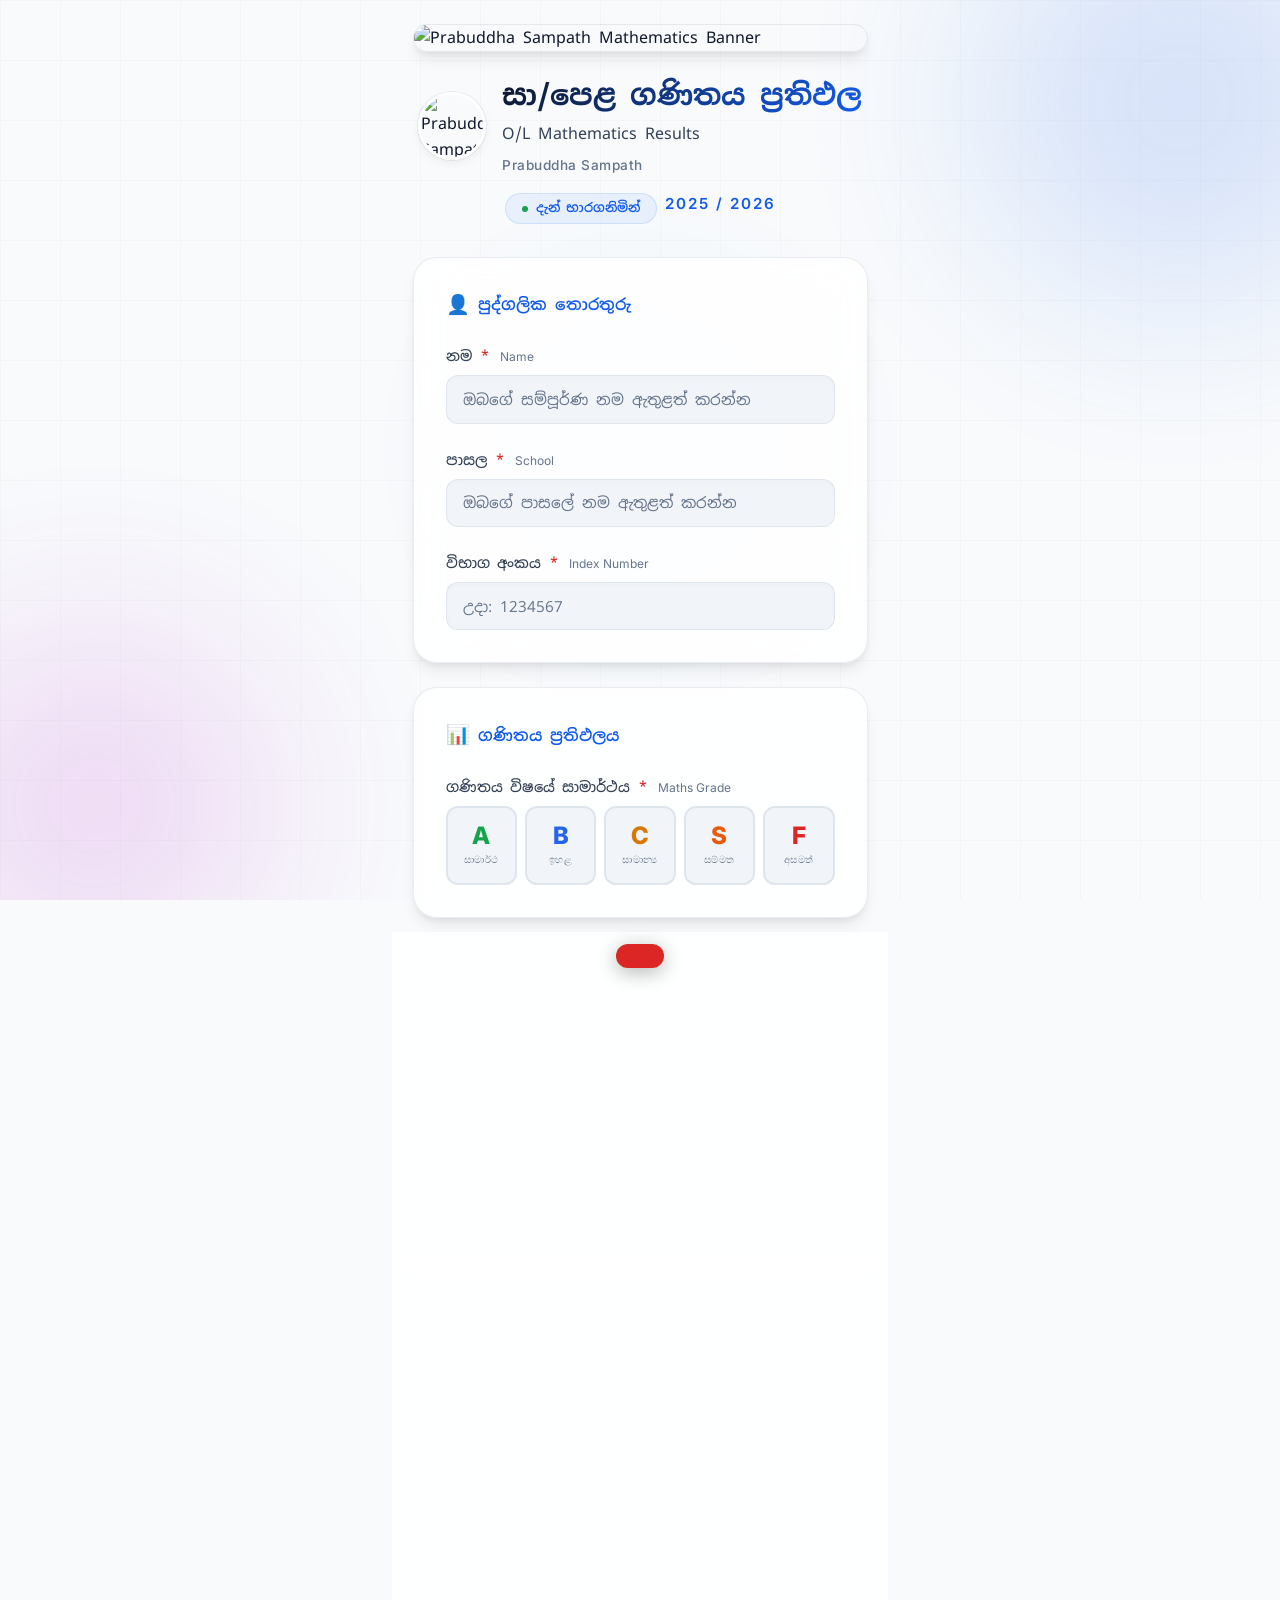
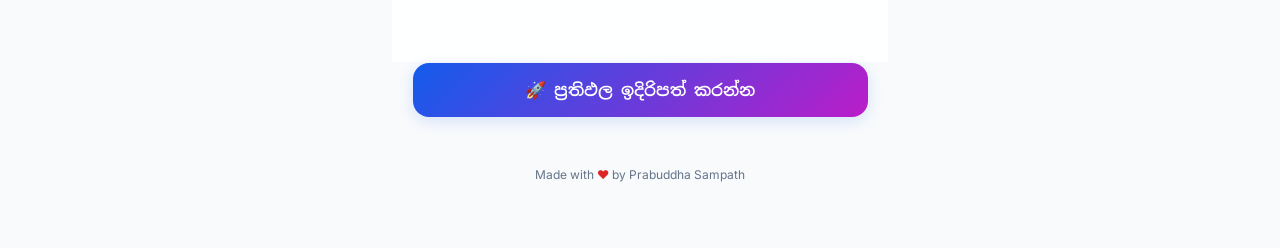
==== commit b0a3efa5: "Fetch real testimonials dynamically and clean up desktop layout to use bottom horizontal marquee" ====
--- a/index.html
+++ b/index.html
@@ -20,49 +20,6 @@
 
   <!-- App Layout Wrapper -->
   <div class="app-layout">
-    
-    <!-- Testimonials Section -->
-    <aside class="testimonials-container" aria-label="Student Feedbacks">
-      <div class="testimonials-header">
-        <h3>සිසුන්ගේ ප්‍රතිචාර</h3>
-        <p class="testimonials-header__en">Student Feedbacks</p>
-      </div>
-      <div class="testimonials-track">
-        <div class="testimonial-card">
-          <p class="testimonial-card__text">"ගණිතය ඉතාම පැහැදිලිව සහ තර්කානුකූලව (Logical) උගන්වන ලංකාවේ හොඳම පන්තිය!"</p>
-          <p class="testimonial-card__author">Sajith Fernando (A Grade)</p>
-        </div>
-        <div class="testimonial-card">
-          <p class="testimonial-card__text">"ප්‍රබුද්ධ සර්ගේ ක්‍රම නිසා මට සා/පෙළ ගණිතයට A සාමාර්ථයක් ගන්න පුළුවන් වුණා."</p>
-          <p class="testimonial-card__author">Dilshan Perera (A Grade)</p>
-        </div>
-        <div class="testimonial-card">
-          <p class="testimonial-card__text">"විෂය කරුණු ඉතාම සරලව තේරුම් ගන්න පුළුවන් ක්‍රමවේදයක් තියෙන්නේ. සර් සුපිරි!"</p>
-          <p class="testimonial-card__author">Amali Silva (B Grade)</p>
-        </div>
-        <div class="testimonial-card">
-          <p class="testimonial-card__text">"Logical Maths පන්තිය නිසා ගණිතය මගේ ප්‍රියතම විෂය බවට පත්වුණා."</p>
-          <p class="testimonial-card__author">Kavindu Perera (A Grade)</p>
-        </div>
-        <!-- Duplicated for Marquee Infinite Scroll -->
-        <div class="testimonial-card" aria-hidden="true">
-          <p class="testimonial-card__text">"ගණිතය ඉතාම පැහැදිලිව සහ තර්කානුකූලව (Logical) උගන්වන ලංකාවේ හොඳම පන්තිය!"</p>
-          <p class="testimonial-card__author">Sajith Fernando (A Grade)</p>
-        </div>
-        <div class="testimonial-card" aria-hidden="true">
-          <p class="testimonial-card__text">"ප්‍රබුද්ධ සර්ගේ ක්‍රම නිසා මට සා/පෙළ ගණිතයට A සාමාර්ථයක් ගන්න පුළුවන් වුණා."</p>
-          <p class="testimonial-card__author">Dilshan Perera (A Grade)</p>
-        </div>
-        <div class="testimonial-card" aria-hidden="true">
-          <p class="testimonial-card__text">"විෂය කරුණු ඉතාම සරලව තේරුම් ගන්න පුළුවන් ක්‍රමවේදයක් තියෙන්නේ. සර් සුපිරි!"</p>
-          <p class="testimonial-card__author">Amali Silva (B Grade)</p>
-        </div>
-        <div class="testimonial-card" aria-hidden="true">
-          <p class="testimonial-card__text">"Logical Maths පන්තිය නිසා ගණිතය මගේ ප්‍රියතම විෂය බවට පත්වුණා."</p>
-          <p class="testimonial-card__author">Kavindu Perera (A Grade)</p>
-        </div>
-      </div>
-    </aside>
 
     <!-- Main Form -->
     <main class="form-container">
@@ -332,6 +289,17 @@
       </p>
     </footer>
   </main>
+
+  <!-- Testimonials Section -->
+  <aside class="testimonials-container" id="testimonialsSection" aria-label="Student Feedbacks" style="display: none;">
+    <div class="testimonials-header">
+      <h3>සිසුන්ගේ ප්‍රතිචාර (Student Feedbacks)</h3>
+      <p class="testimonials-header__en">අපගේ සිසුන් පවසන දෑ</p>
+    </div>
+    <div class="testimonials-track" id="testimonialsTrack">
+      <!-- Dynamically populated from Google Sheets -->
+    </div>
+  </aside>
   
   </div> <!-- Close app-layout -->
 
--- a/style.css
+++ b/style.css
@@ -981,11 +981,11 @@
   color: var(--text-muted);
 }
 
-/* Horizontal scrolling track for mobile/default */
+/* Horizontal scrolling track */
 .testimonials-track {
   display: flex;
   gap: var(--space-md);
-  animation: marqueeHorizontal 30s linear infinite;
+  animation: marqueeHorizontal 25s linear infinite;
   width: max-content;
 }
 
@@ -1031,47 +1031,3 @@
   0% { transform: translateX(0); }
   100% { transform: translateX(calc(-50% - var(--space-md) / 2)); }
 }
-
-/* Desktop Styles — side-by-side floating layout */
-@media (min-width: 1025px) {
-  .app-layout {
-    flex-direction: row-reverse;
-    align-items: flex-start;
-    justify-content: center;
-    max-width: 960px;
-    gap: 30px;
-    padding: var(--space-lg) var(--space-md) var(--space-2xl);
-  }
-
-  .form-container {
-    flex: 1;
-    margin: 0;
-    max-width: 580px;
-    padding: 0;
-  }
-
-  .testimonials-container {
-    width: 320px;
-    height: 720px;
-    position: sticky;
-    top: var(--space-lg);
-    margin: 0;
-    max-height: 90vh;
-  }
-
-  .testimonials-track {
-    flex-direction: column;
-    animation: marqueeVertical 40s linear infinite;
-    height: max-content;
-    width: 100%;
-  }
-
-  .testimonial-card {
-    width: 100%;
-  }
-
-  @keyframes marqueeVertical {
-    0% { transform: translateY(0); }
-    100% { transform: translateY(calc(-50% - var(--space-md) / 2)); }
-  }
-}
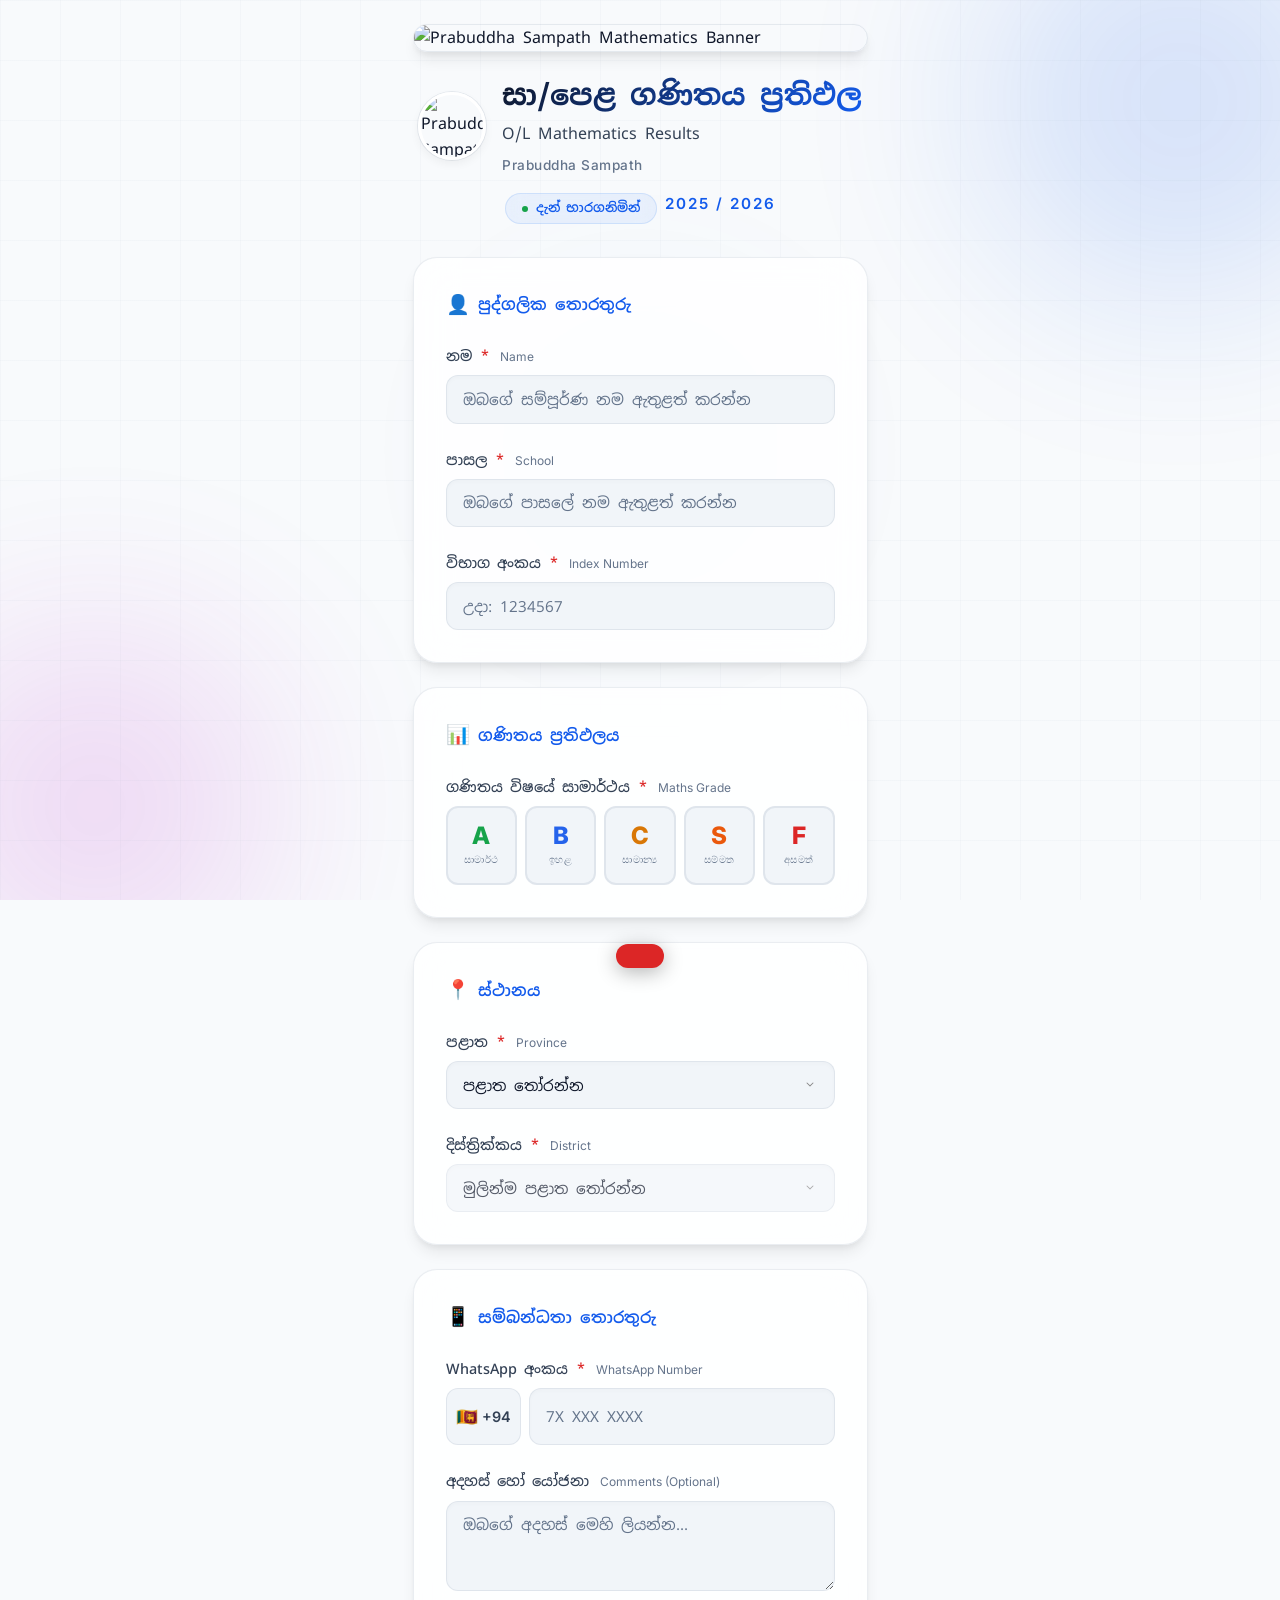
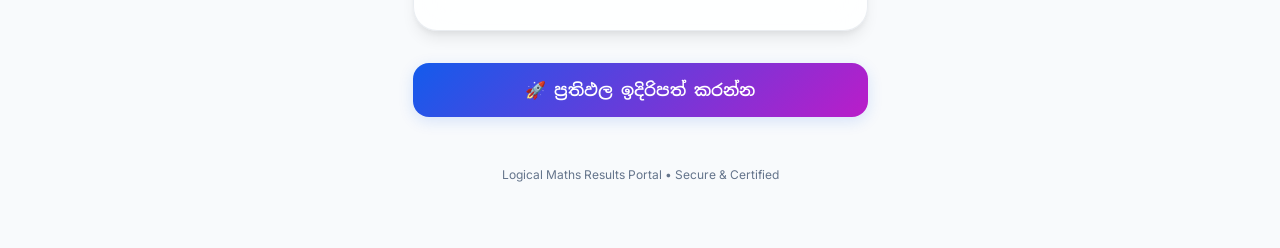
==== commit 6a006c47: "Update footer text to Logical Maths Results Portal • Secure & Certified" ====
--- a/index.html
+++ b/index.html
@@ -285,7 +285,7 @@
     <!-- Footer -->
     <footer class="form-footer">
       <p class="form-footer__text">
-        Made with <span class="form-footer__heart">❤</span> by Prabuddha Sampath
+        Logical Maths Results Portal • Secure & Certified
       </p>
     </footer>
   </main>
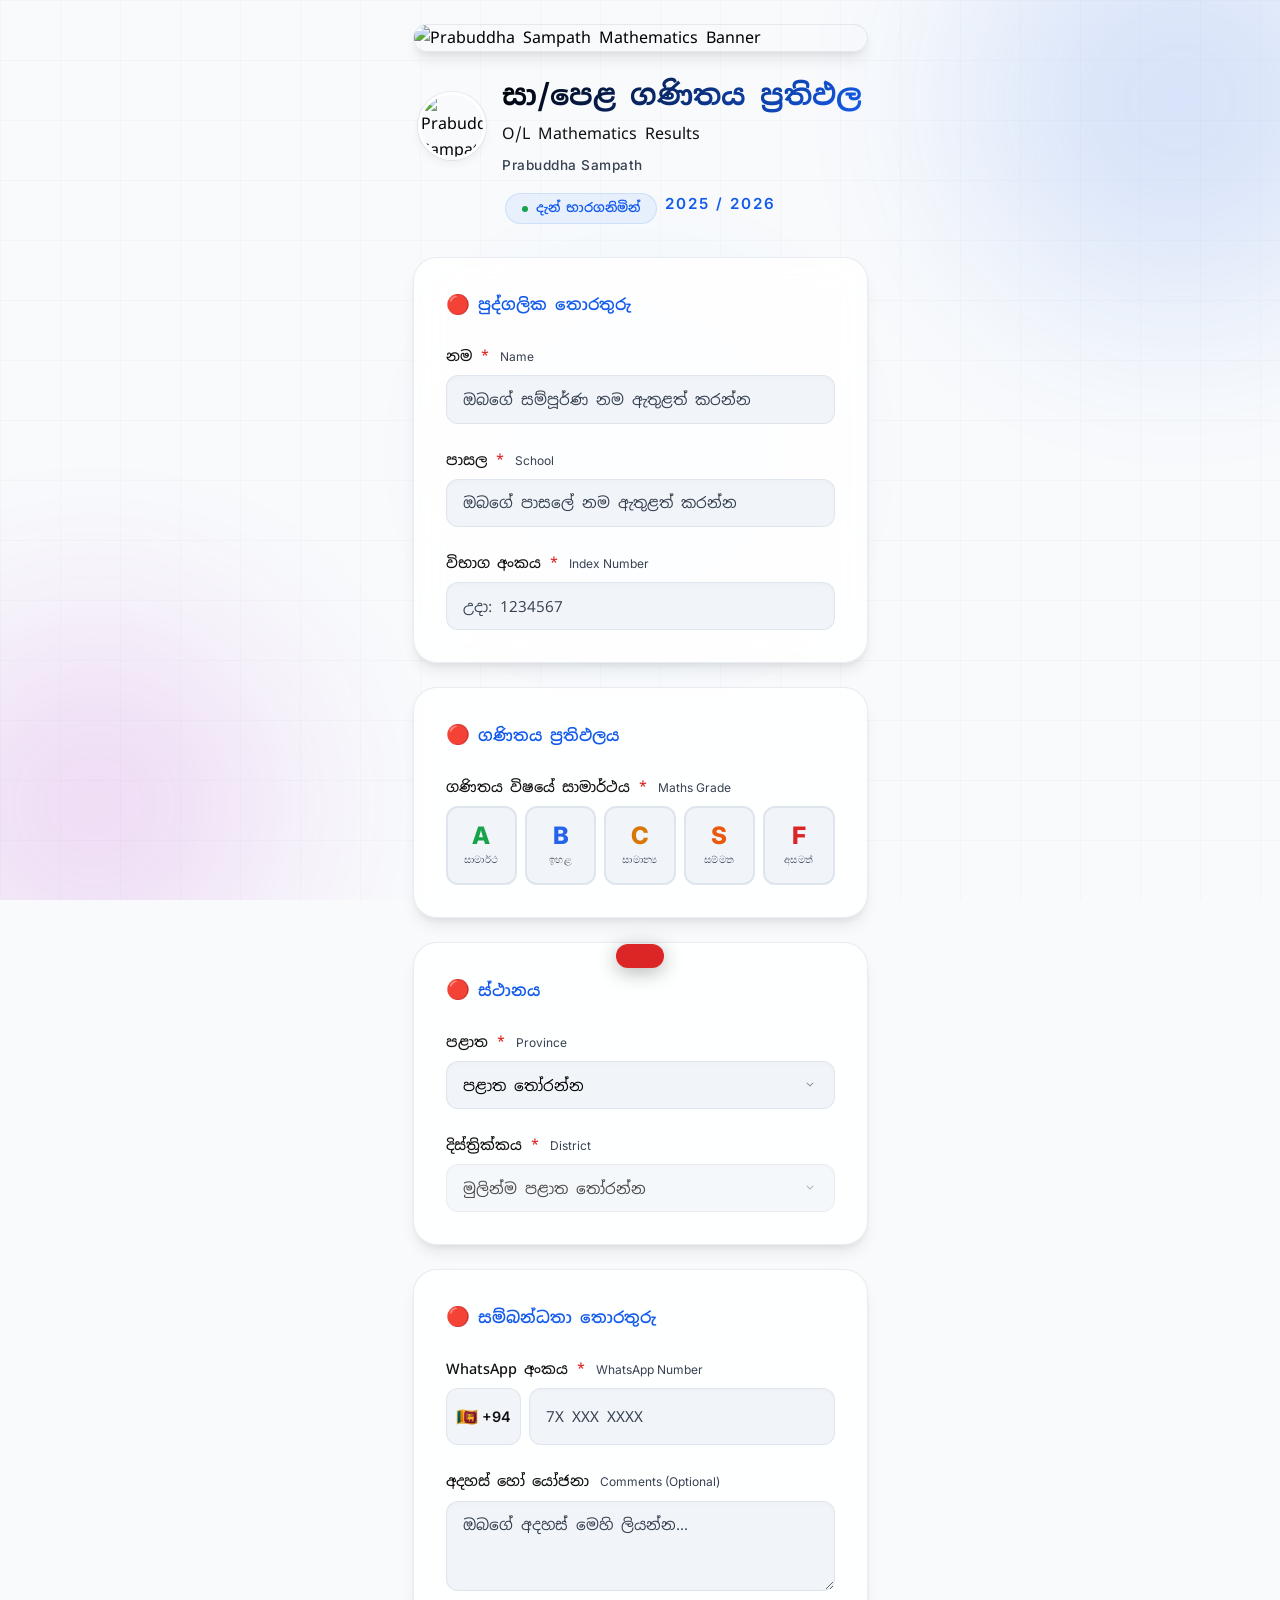
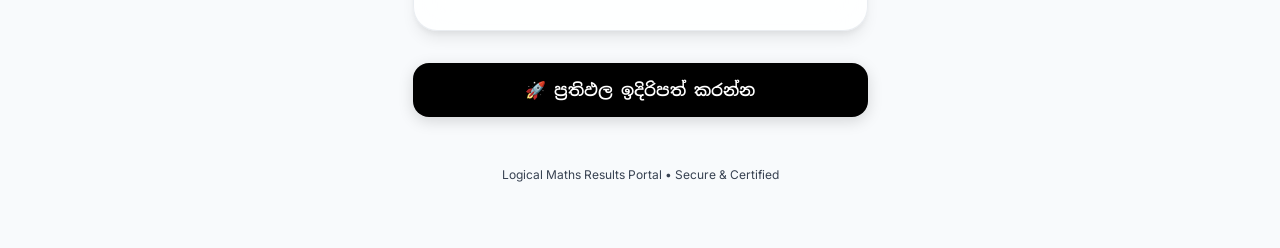
==== commit 18cfffc8: "Replace header emojis with red circles, change submit button to black, make page texts darker black" ====
--- a/index.html
+++ b/index.html
@@ -54,7 +54,7 @@
       <!-- Card 1: Personal Info -->
       <section class="form-card">
         <h2 class="form-card__title">
-          <span class="form-card__icon">👤</span>
+          <span class="form-card__icon">🔴</span>
           පුද්ගලික තොරතුරු
         </h2>
 
@@ -119,7 +119,7 @@
       <!-- Card 2: Grade -->
       <section class="form-card">
         <h2 class="form-card__title">
-          <span class="form-card__icon">📊</span>
+          <span class="form-card__icon">🔴</span>
           ගණිතය ප්‍රතිඵලය
         </h2>
 
@@ -186,7 +186,7 @@
       <!-- Card 3: Location -->
       <section class="form-card">
         <h2 class="form-card__title">
-          <span class="form-card__icon">📍</span>
+          <span class="form-card__icon">🔴</span>
           ස්ථානය
         </h2>
 
@@ -224,7 +224,7 @@
       <!-- Card 4: Contact & Comments -->
       <section class="form-card">
         <h2 class="form-card__title">
-          <span class="form-card__icon">📱</span>
+          <span class="form-card__icon">🔴</span>
           සම්බන්ධතා තොරතුරු
         </h2>
 
--- a/style.css
+++ b/style.css
@@ -31,9 +31,9 @@
   --border-focus: var(--primary);
 
   /* Text */
-  --text-primary: #0f172a;
-  --text-secondary: #334155;
-  --text-muted: #64748b;
+  --text-primary: #000000;
+  --text-secondary: #111111;
+  --text-muted: #374151;
   --text-on-primary: #ffffff;
 
   /* Grade colors */
@@ -639,8 +639,8 @@
   font-family: 'Noto Sans Sinhala', 'Inter', sans-serif;
   font-size: 1.05rem;
   font-weight: 600;
-  color: var(--text-on-primary);
-  background: linear-gradient(135deg, var(--primary), var(--accent));
+  color: #ffffff;
+  background: #000000;
   border: none;
   border-radius: var(--radius-lg);
   padding: 1rem 2rem;
@@ -648,12 +648,13 @@
   position: relative;
   overflow: hidden;
   transition: all var(--transition-base);
-  box-shadow: 0 4px 15px var(--primary-glow);
+  box-shadow: 0 4px 15px rgba(0, 0, 0, 0.15);
 }
 
 .submit-btn:hover:not(:disabled) {
+  background: #1e1e1e;
   transform: translateY(-2px);
-  box-shadow: 0 8px 25px var(--primary-glow);
+  box-shadow: 0 8px 25px rgba(0, 0, 0, 0.25);
 }
 
 .submit-btn:active:not(:disabled) {
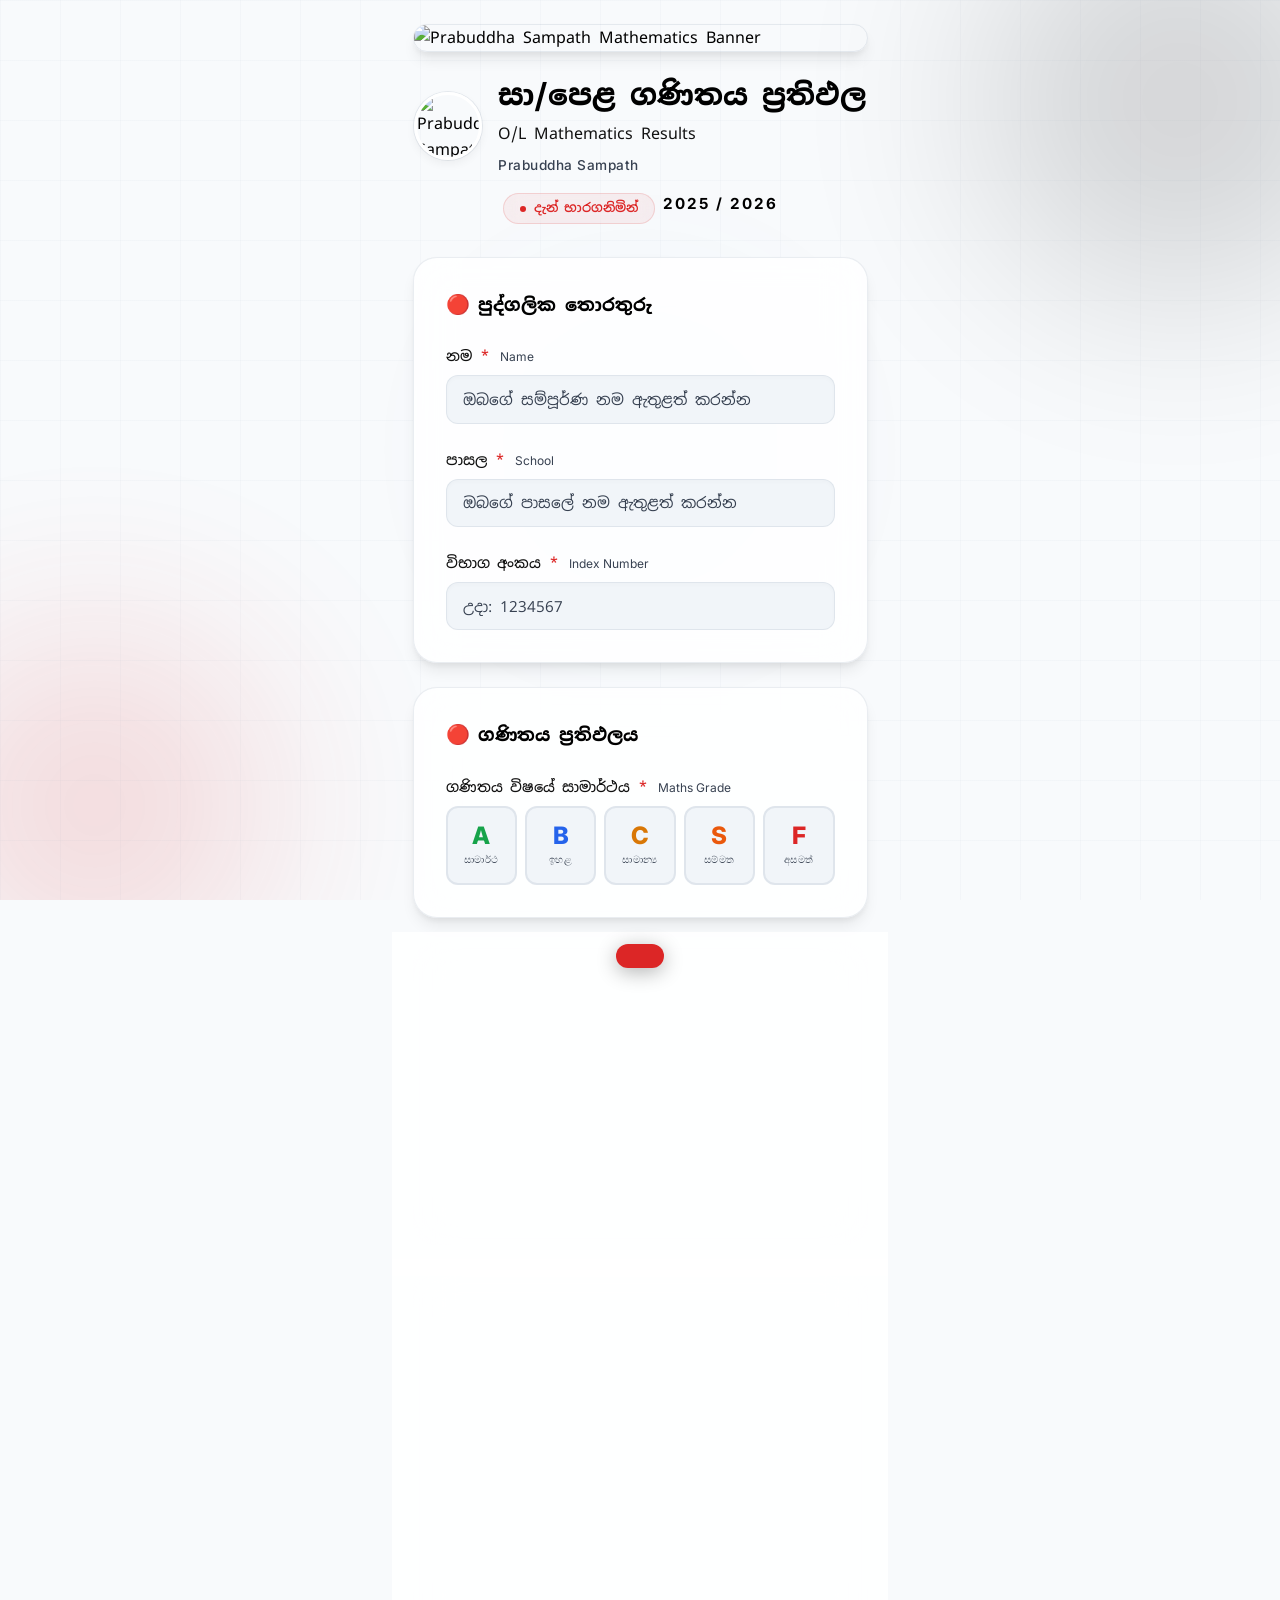
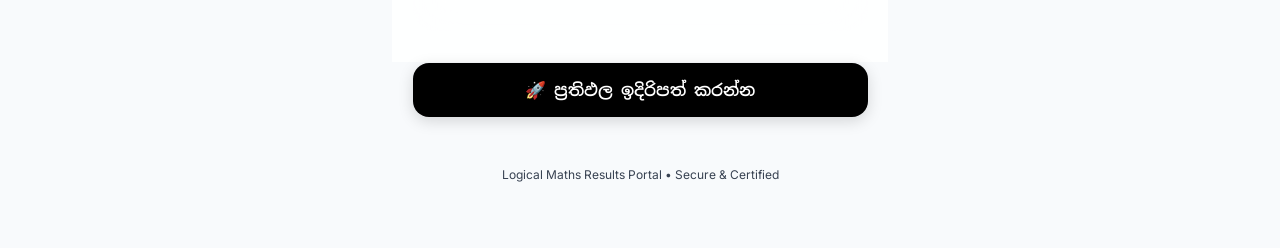
==== commit d5d861b4: "Add premium animated preloader screen to form page" ====
--- a/index.html
+++ b/index.html
@@ -10,6 +10,23 @@
 </head>
 <body>
 
+  <!-- Preloader -->
+  <div class="preloader" id="preloader">
+    <div class="preloader__content">
+      <div class="preloader__spinner"></div>
+      <p class="preloader__text">Logical Maths</p>
+    </div>
+  </div>
+
+  <script>
+    window.addEventListener('load', () => {
+      const preloader = document.getElementById('preloader');
+      if (preloader) {
+        preloader.classList.add('fade-out');
+      }
+    });
+  </script>
+
   <!-- Background Effects -->
   <div class="bg-effects" aria-hidden="true">
     <div class="bg-orb bg-orb--1"></div>
--- a/style.css
+++ b/style.css
@@ -8,16 +8,15 @@
 
 /* ---------- CSS Variables ---------- */
 :root {
-  /* Primary palette — professional royal/indigo blue */
-  --primary-hue: 220;
-  --primary: hsl(var(--primary-hue), 85%, 50%);
-  --primary-light: hsl(var(--primary-hue), 80%, 65%);
-  --primary-dark: hsl(var(--primary-hue), 90%, 40%);
-  --primary-glow: hsla(var(--primary-hue), 85%, 50%, 0.15);
-
-  /* Accent */
-  --accent: hsl(295, 75%, 45%);
-  --accent-glow: hsla(295, 75%, 45%, 0.1);
+  /* Primary palette — monochrome bold black and white */
+  --primary: #000000;
+  --primary-light: #222222;
+  --primary-dark: #000000;
+  --primary-glow: rgba(0, 0, 0, 0.05);
+
+  /* Accent — Special things red */
+  --accent: #dc2626;
+  --accent-glow: rgba(220, 38, 38, 0.08);
 
   /* Surfaces */
   --bg-body: #f8fafc;
@@ -264,20 +263,20 @@
   display: inline-flex;
   align-items: center;
   gap: var(--space-sm);
-  background: rgba(59, 130, 246, 0.08);
-  border: 1px solid rgba(59, 130, 246, 0.15);
+  background: rgba(220, 38, 38, 0.06);
+  border: 1px solid rgba(220, 38, 38, 0.15);
   border-radius: 100px;
   padding: var(--space-xs) var(--space-md);
   font-size: 0.8rem;
   font-weight: 600;
-  color: var(--primary);
+  color: #dc2626;
   backdrop-filter: blur(10px);
 }
 
 .form-header__badge-dot {
   width: 6px;
   height: 6px;
-  background: var(--success);
+  background: #dc2626;
   border-radius: 50%;
   animation: pulse-dot 2s ease-in-out infinite;
 }
@@ -290,8 +289,8 @@
 .form-header__year {
   font-family: 'Inter', sans-serif;
   font-size: 0.95rem;
-  font-weight: 600;
-  color: var(--primary);
+  font-weight: 700;
+  color: var(--text-primary);
   letter-spacing: 2px;
   text-transform: uppercase;
   margin-bottom: var(--space-sm);
@@ -299,12 +298,9 @@
 
 .form-header__title {
   font-size: 1.8rem;
-  font-weight: 700;
+  font-weight: 800;
   line-height: 1.3;
-  background: linear-gradient(135deg, var(--text-primary), var(--primary));
-  -webkit-background-clip: text;
-  -webkit-text-fill-color: transparent;
-  background-clip: text;
+  color: var(--text-primary);
   margin-bottom: var(--space-sm);
 }
 
@@ -350,9 +346,9 @@
 }
 
 .form-card__title {
-  font-size: 1rem;
-  font-weight: 600;
-  color: var(--primary);
+  font-size: 1.1rem;
+  font-weight: 800;
+  color: var(--text-primary);
   margin-bottom: var(--space-lg);
   display: flex;
   align-items: center;
@@ -1032,3 +1028,43 @@
   0% { transform: translateX(0); }
   100% { transform: translateX(calc(-50% - var(--space-md) / 2)); }
 }
+
+/* ---------- Preloader Screen ---------- */
+.preloader {
+  position: fixed;
+  inset: 0;
+  background: #f8fafc;
+  z-index: 9999;
+  display: flex;
+  justify-content: center;
+  align-items: center;
+  transition: opacity 0.4s ease, visibility 0.4s ease;
+}
+
+.preloader.fade-out {
+  opacity: 0;
+  visibility: hidden;
+}
+
+.preloader__content {
+  text-align: center;
+}
+
+.preloader__spinner {
+  width: 42px;
+  height: 42px;
+  border: 3px solid rgba(0, 0, 0, 0.05);
+  border-top-color: #dc2626; /* red accent spinner */
+  border-radius: 50%;
+  animation: spin 0.8s linear infinite;
+  margin: 0 auto 1rem;
+}
+
+.preloader__text {
+  font-family: 'Inter', sans-serif;
+  font-size: 0.85rem;
+  font-weight: 700;
+  color: #000000;
+  letter-spacing: 2px;
+  text-transform: uppercase;
+}
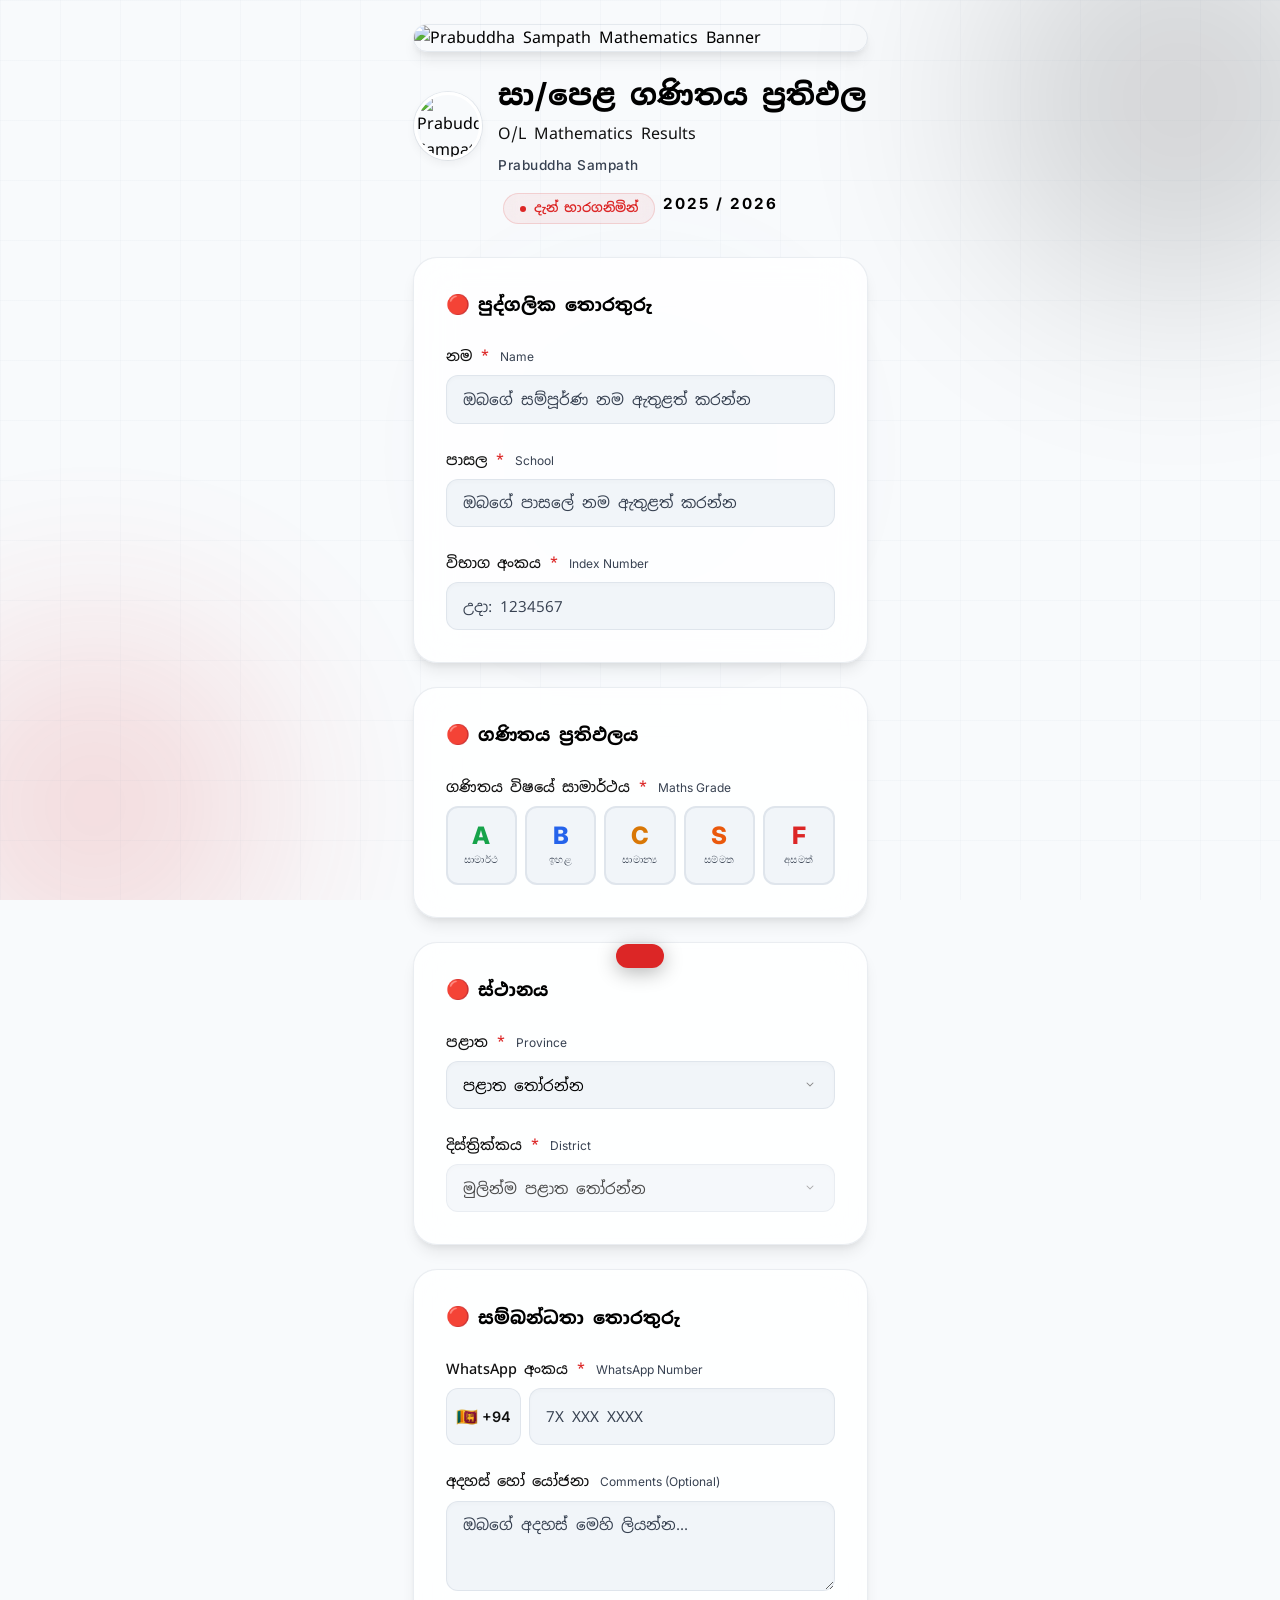
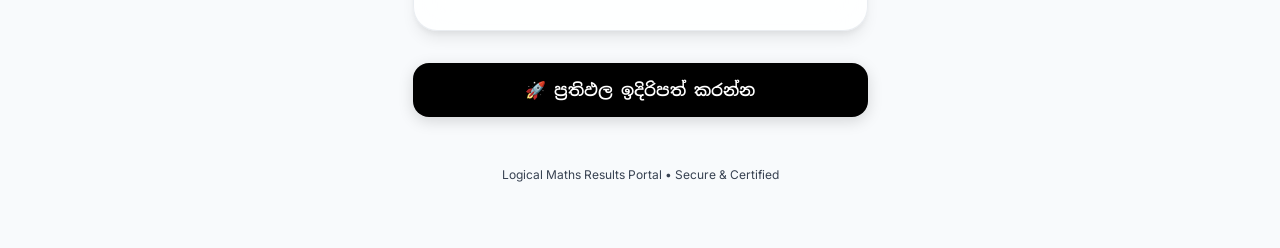
==== commit 779793ee: "Integrate teacher avatar photo into preloader spinner middle" ====
--- a/index.html
+++ b/index.html
@@ -13,7 +13,10 @@
   <!-- Preloader -->
   <div class="preloader" id="preloader">
     <div class="preloader__content">
-      <div class="preloader__spinner"></div>
+      <div class="preloader__spinner-container">
+        <div class="preloader__spinner"></div>
+        <img src="teacher_avatar.jpg" alt="Teacher Avatar" class="preloader__avatar">
+      </div>
       <p class="preloader__text">Logical Maths</p>
     </div>
   </div>
--- a/style.css
+++ b/style.css
@@ -1050,14 +1050,33 @@
   text-align: center;
 }
 
+.preloader__spinner-container {
+  position: relative;
+  width: 80px;
+  height: 80px;
+  margin: 0 auto 1.5rem;
+  display: flex;
+  justify-content: center;
+  align-items: center;
+}
+
 .preloader__spinner {
-  width: 42px;
-  height: 42px;
-  border: 3px solid rgba(0, 0, 0, 0.05);
+  position: absolute;
+  inset: 0;
+  border: 4px solid rgba(0, 0, 0, 0.04);
   border-top-color: #dc2626; /* red accent spinner */
   border-radius: 50%;
-  animation: spin 0.8s linear infinite;
-  margin: 0 auto 1rem;
+  animation: spin 1s linear infinite;
+}
+
+.preloader__avatar {
+  width: 54px;
+  height: 54px;
+  border-radius: 50%;
+  object-fit: cover;
+  border: 2px solid #ffffff;
+  box-shadow: 0 4px 10px rgba(0, 0, 0, 0.1);
+  z-index: 2;
 }
 
 .preloader__text {
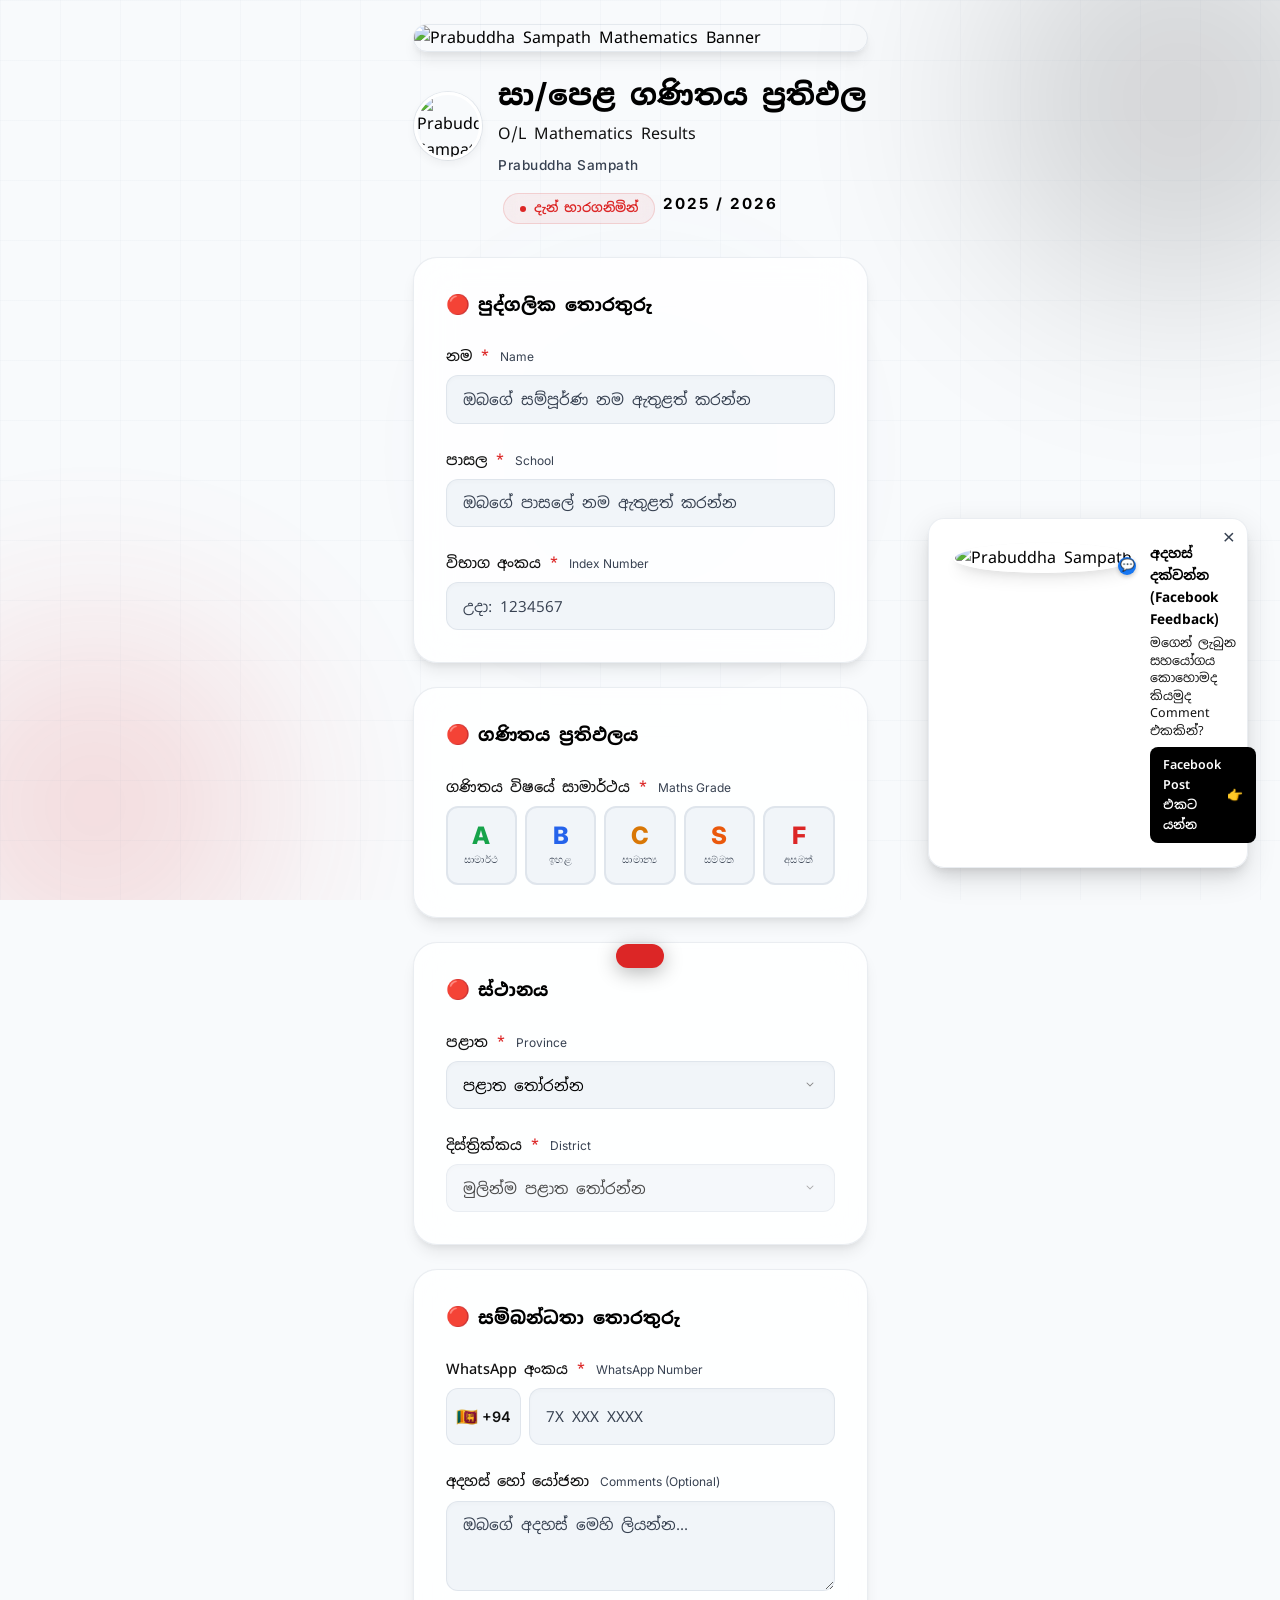
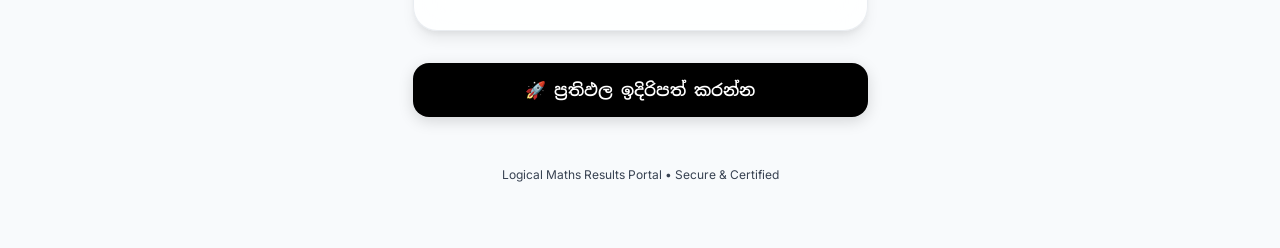
==== commit 7b87ea33: "Feat: Add floating Facebook feedback ad widget" ====
--- a/index.html
+++ b/index.html
@@ -2,6 +2,7 @@
 <html lang="si">
 <head>
   <meta charset="UTF-8">
+  <script>const startTime = Date.now();</script>
   <meta name="viewport" content="width=device-width, initial-scale=1.0">
   <title>2025/2026 O/L ප්‍රතිඵල — Prabuddha Sampath Mathematics</title>
   <meta name="description" content="2025/2026 සාමාන්‍ය පෙළ ගණිතය ප්‍රතිඵල ඇතුළත් කිරීමේ පෝරමය — Prabuddha Sampath Mathematics">
@@ -23,10 +24,16 @@
 
   <script>
     window.addEventListener('load', () => {
-      const preloader = document.getElementById('preloader');
-      if (preloader) {
-        preloader.classList.add('fade-out');
-      }
+      const elapsedTime = Date.now() - startTime;
+      const minDelay = 1000; // 1 second minimum delay
+      const remainingTime = Math.max(0, minDelay - elapsedTime);
+      
+      setTimeout(() => {
+        const preloader = document.getElementById('preloader');
+        if (preloader) {
+          preloader.classList.add('fade-out');
+        }
+      }, remainingTime);
     });
   </script>
 
@@ -334,6 +341,23 @@
     </div>
   </div>
 
+  <!-- Floating Facebook Feedback Ad -->
+  <div class="fb-ad-card" id="fbAdCard">
+    <button class="fb-ad-card__close" id="fbAdCardClose" aria-label="Close Ad">&times;</button>
+    <div class="fb-ad-card__avatar-container">
+      <img src="teacher_avatar.jpg" alt="Prabuddha Sampath" class="fb-ad-card__avatar">
+      <span class="fb-ad-card__badge">💬</span>
+    </div>
+    <div class="fb-ad-card__body">
+      <h4 class="fb-ad-card__title">අදහස් දක්වන්න (Facebook Feedback)</h4>
+      <p class="fb-ad-card__text">මගෙන් ලැබුන සහයෝගය කොහොමද කියමුද Comment එකකින්?</p>
+      <a href="https://web.facebook.com/share/p/1DGXYErXZw/" target="_blank" rel="noopener noreferrer" class="fb-ad-card__btn">
+        <span>Facebook Post එකට යන්න</span>
+        <span class="fb-ad-card__btn-icon">👉</span>
+      </a>
+    </div>
+  </div>
+
   <!-- Toast -->
   <div class="toast" id="toast"></div>
 
--- a/style.css
+++ b/style.css
@@ -1087,3 +1087,142 @@
   letter-spacing: 2px;
   text-transform: uppercase;
 }
+
+/* ---------- Floating Facebook Ad Card ---------- */
+.fb-ad-card {
+  position: fixed;
+  bottom: 2rem;
+  right: 2rem;
+  z-index: 99;
+  width: 320px;
+  background: rgba(255, 255, 255, 0.95);
+  backdrop-filter: blur(20px);
+  -webkit-backdrop-filter: blur(20px);
+  border: 1px solid var(--border-subtle);
+  border-radius: var(--radius-lg);
+  padding: var(--space-lg);
+  box-shadow: 0 10px 30px rgba(0, 0, 0, 0.12), var(--shadow-card);
+  display: flex;
+  gap: var(--space-md);
+  align-items: flex-start;
+  animation: slideUpAd 0.8s cubic-bezier(0.16, 1, 0.3, 1) 1.5s backwards;
+  transition: transform var(--transition-base), opacity var(--transition-base), visibility var(--transition-base);
+}
+
+.fb-ad-card.hidden {
+  opacity: 0;
+  visibility: hidden;
+  transform: translateY(20px);
+  pointer-events: none;
+}
+
+@keyframes slideUpAd {
+  from {
+    opacity: 0;
+    transform: translateY(40px) scale(0.95);
+  }
+  to {
+    opacity: 1;
+    transform: translateY(0) scale(1);
+  }
+}
+
+.fb-ad-card__close {
+  position: absolute;
+  top: 8px;
+  right: 12px;
+  background: none;
+  border: none;
+  font-size: 1.3rem;
+  color: var(--text-muted);
+  cursor: pointer;
+  line-height: 1;
+  transition: color var(--transition-fast);
+}
+
+.fb-ad-card__close:hover {
+  color: var(--error);
+}
+
+.fb-ad-card__avatar-container {
+  position: relative;
+  flex-shrink: 0;
+}
+
+.fb-ad-card__avatar {
+  width: 50px;
+  height: 50px;
+  border-radius: 50%;
+  object-fit: cover;
+  border: 2px solid #fff;
+  box-shadow: var(--shadow-card);
+}
+
+.fb-ad-card__badge {
+  position: absolute;
+  bottom: -2px;
+  right: -2px;
+  background: #1877f2; /* facebook blue */
+  color: #fff;
+  font-size: 0.75rem;
+  width: 18px;
+  height: 18px;
+  border-radius: 50%;
+  display: flex;
+  align-items: center;
+  justify-content: center;
+  box-shadow: 0 2px 4px rgba(0,0,0,0.2);
+}
+
+.fb-ad-card__body {
+  flex: 1;
+}
+
+.fb-ad-card__title {
+  font-size: 0.85rem;
+  font-weight: 700;
+  color: var(--text-primary);
+  margin-bottom: 4px;
+}
+
+.fb-ad-card__text {
+  font-size: 0.78rem;
+  color: var(--text-secondary);
+  line-height: 1.4;
+  margin-bottom: var(--space-sm);
+}
+
+.fb-ad-card__btn {
+  display: inline-flex;
+  align-items: center;
+  gap: 6px;
+  background: #000000;
+  color: #ffffff;
+  text-decoration: none;
+  font-size: 0.78rem;
+  font-weight: 600;
+  padding: 0.5rem 0.8rem;
+  border-radius: var(--radius-sm);
+  transition: all var(--transition-fast);
+}
+
+.fb-ad-card__btn:hover {
+  background: #222222;
+  transform: translateY(-1px);
+}
+
+.fb-ad-card__btn-icon {
+  font-size: 0.8rem;
+}
+
+/* Responsive adjustment for small screens */
+@media (max-width: 480px) {
+  .fb-ad-card {
+    left: 1rem;
+    right: 1rem;
+    bottom: 1rem;
+    width: auto;
+    padding: var(--space-md);
+    box-shadow: 0 4px 20px rgba(0, 0, 0, 0.15);
+  }
+}
